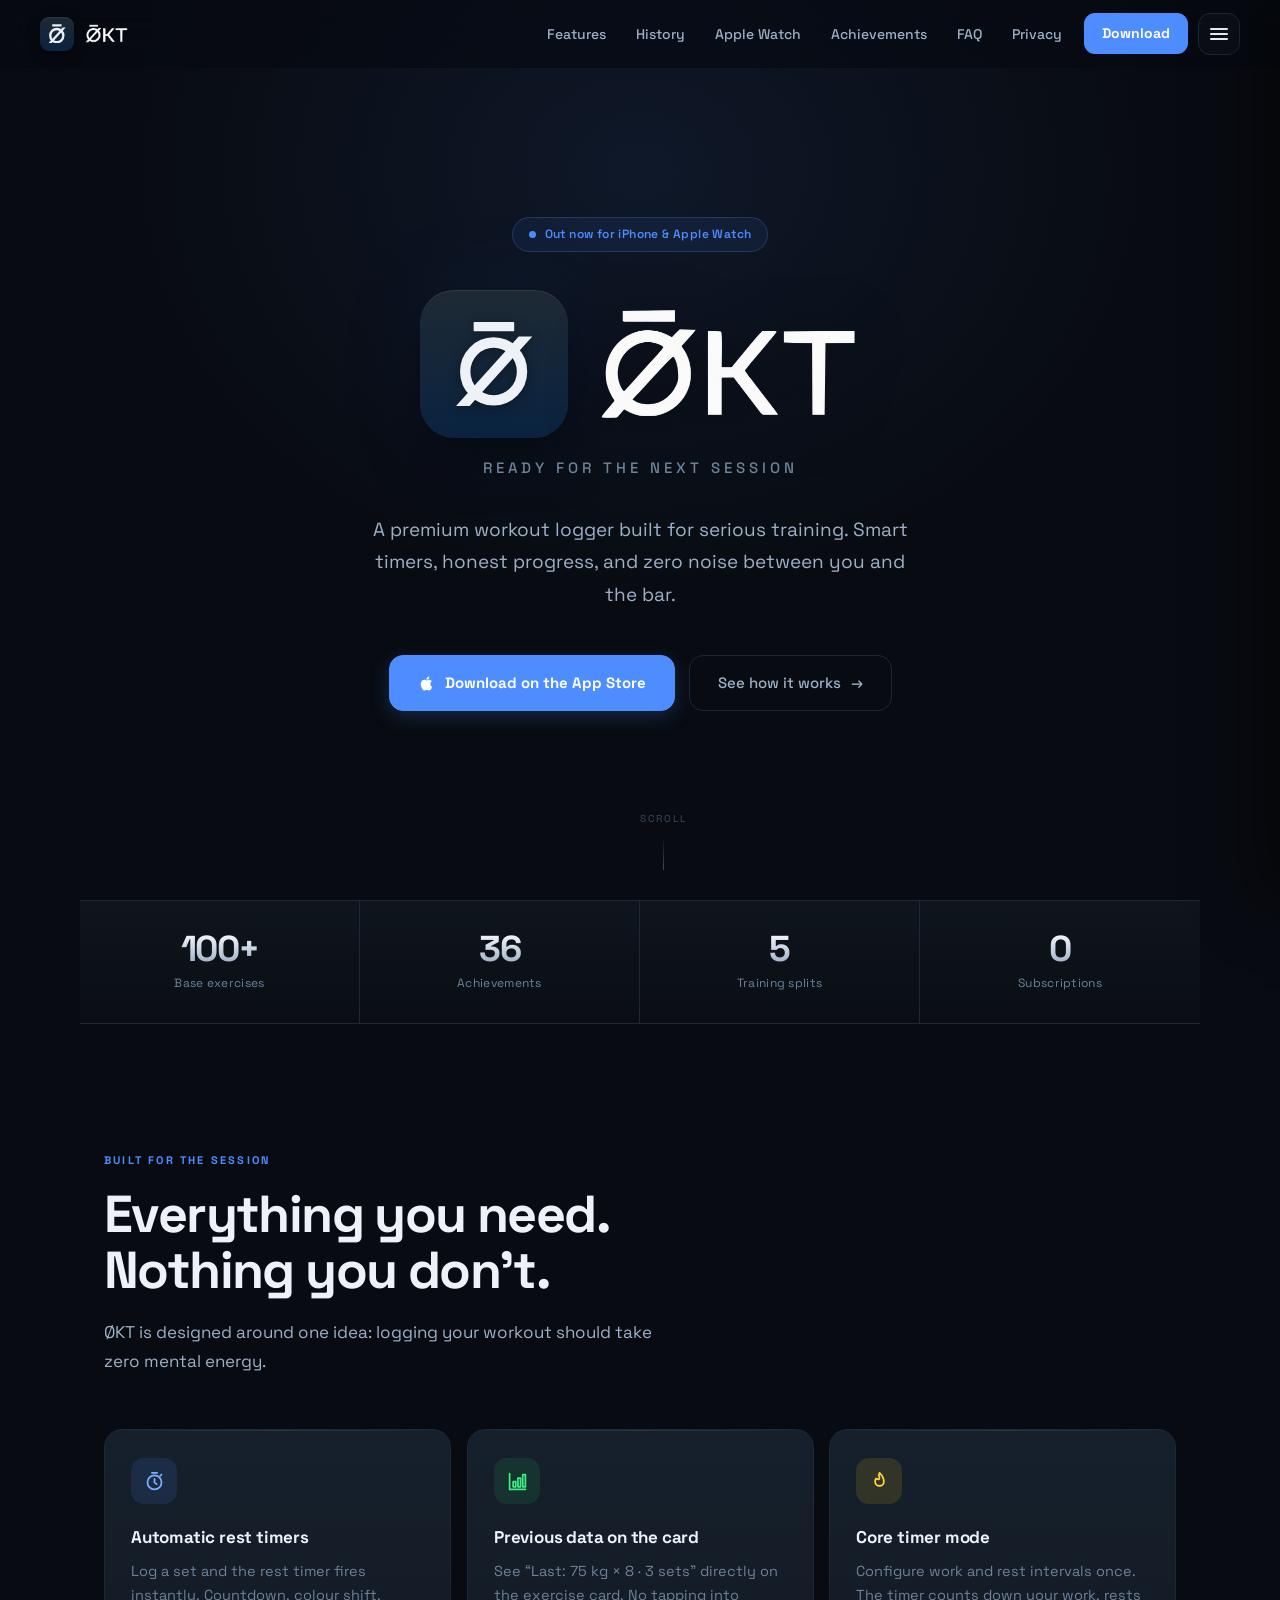
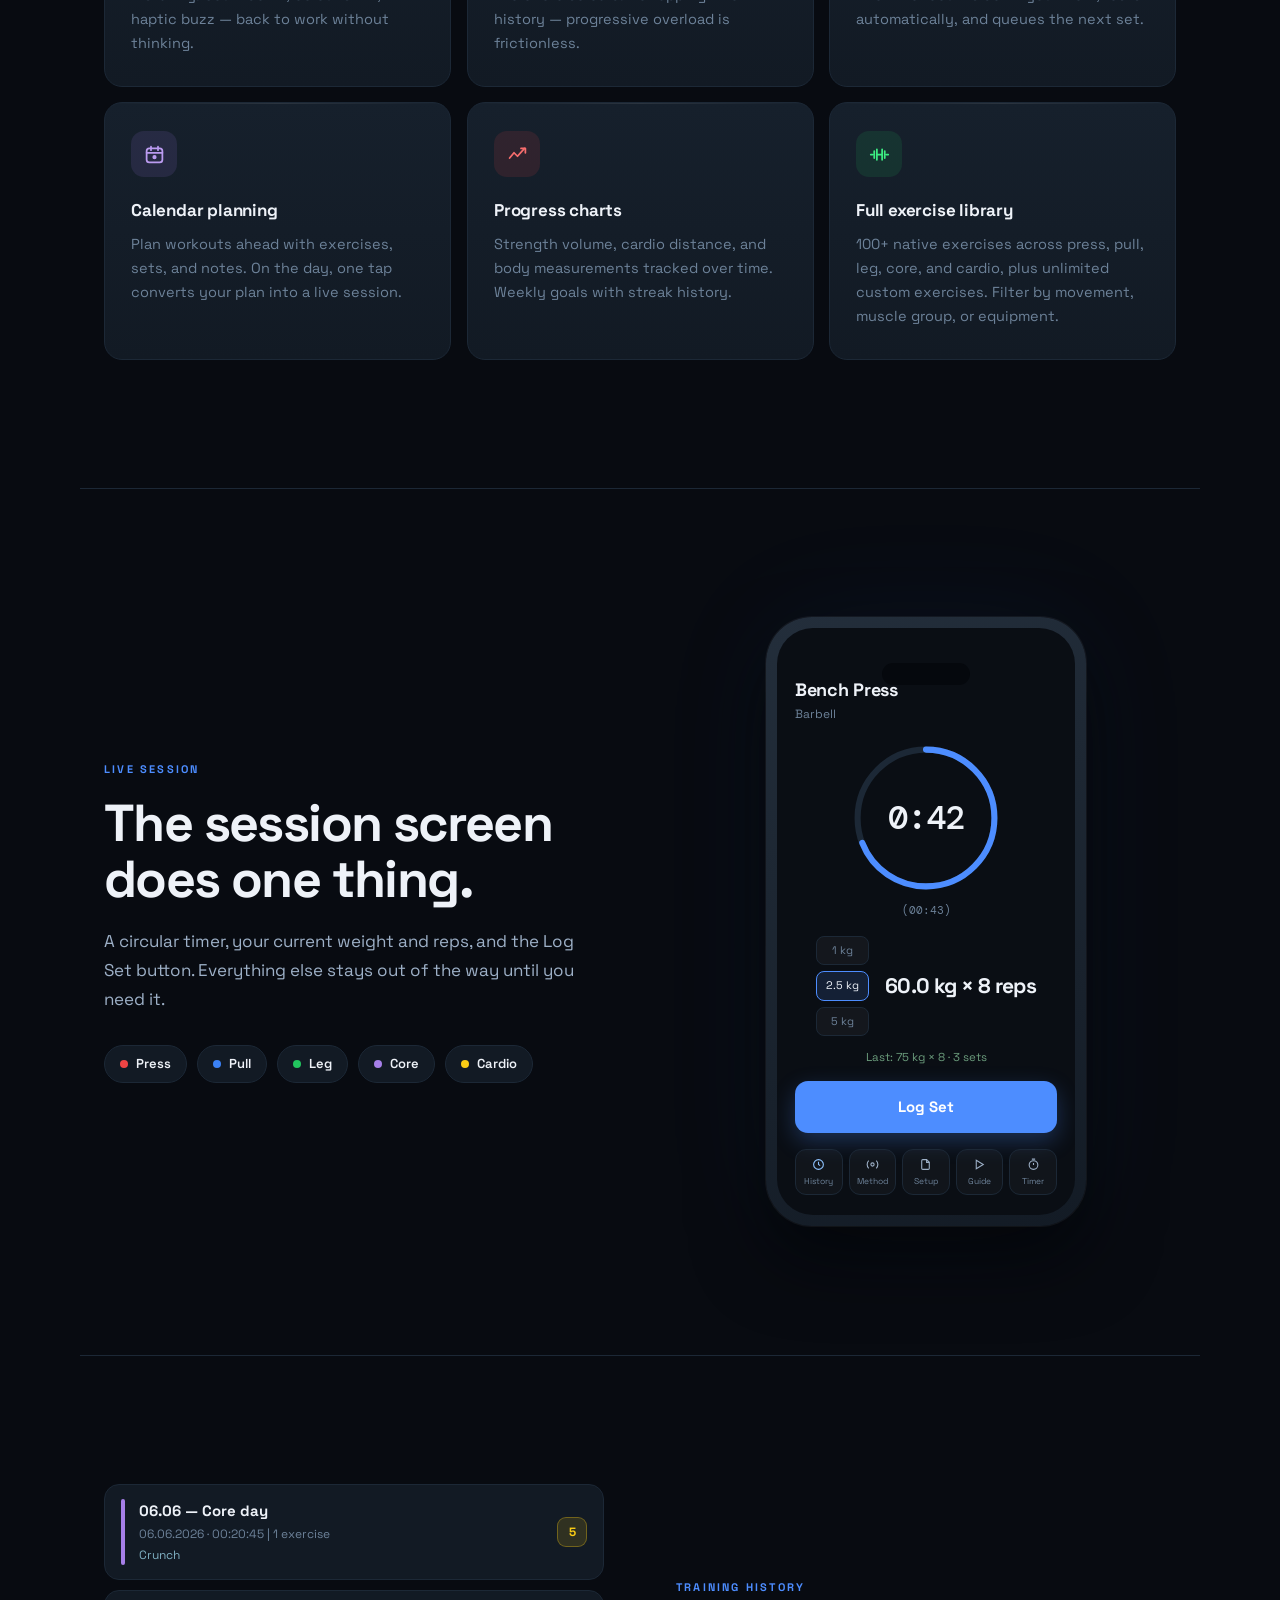
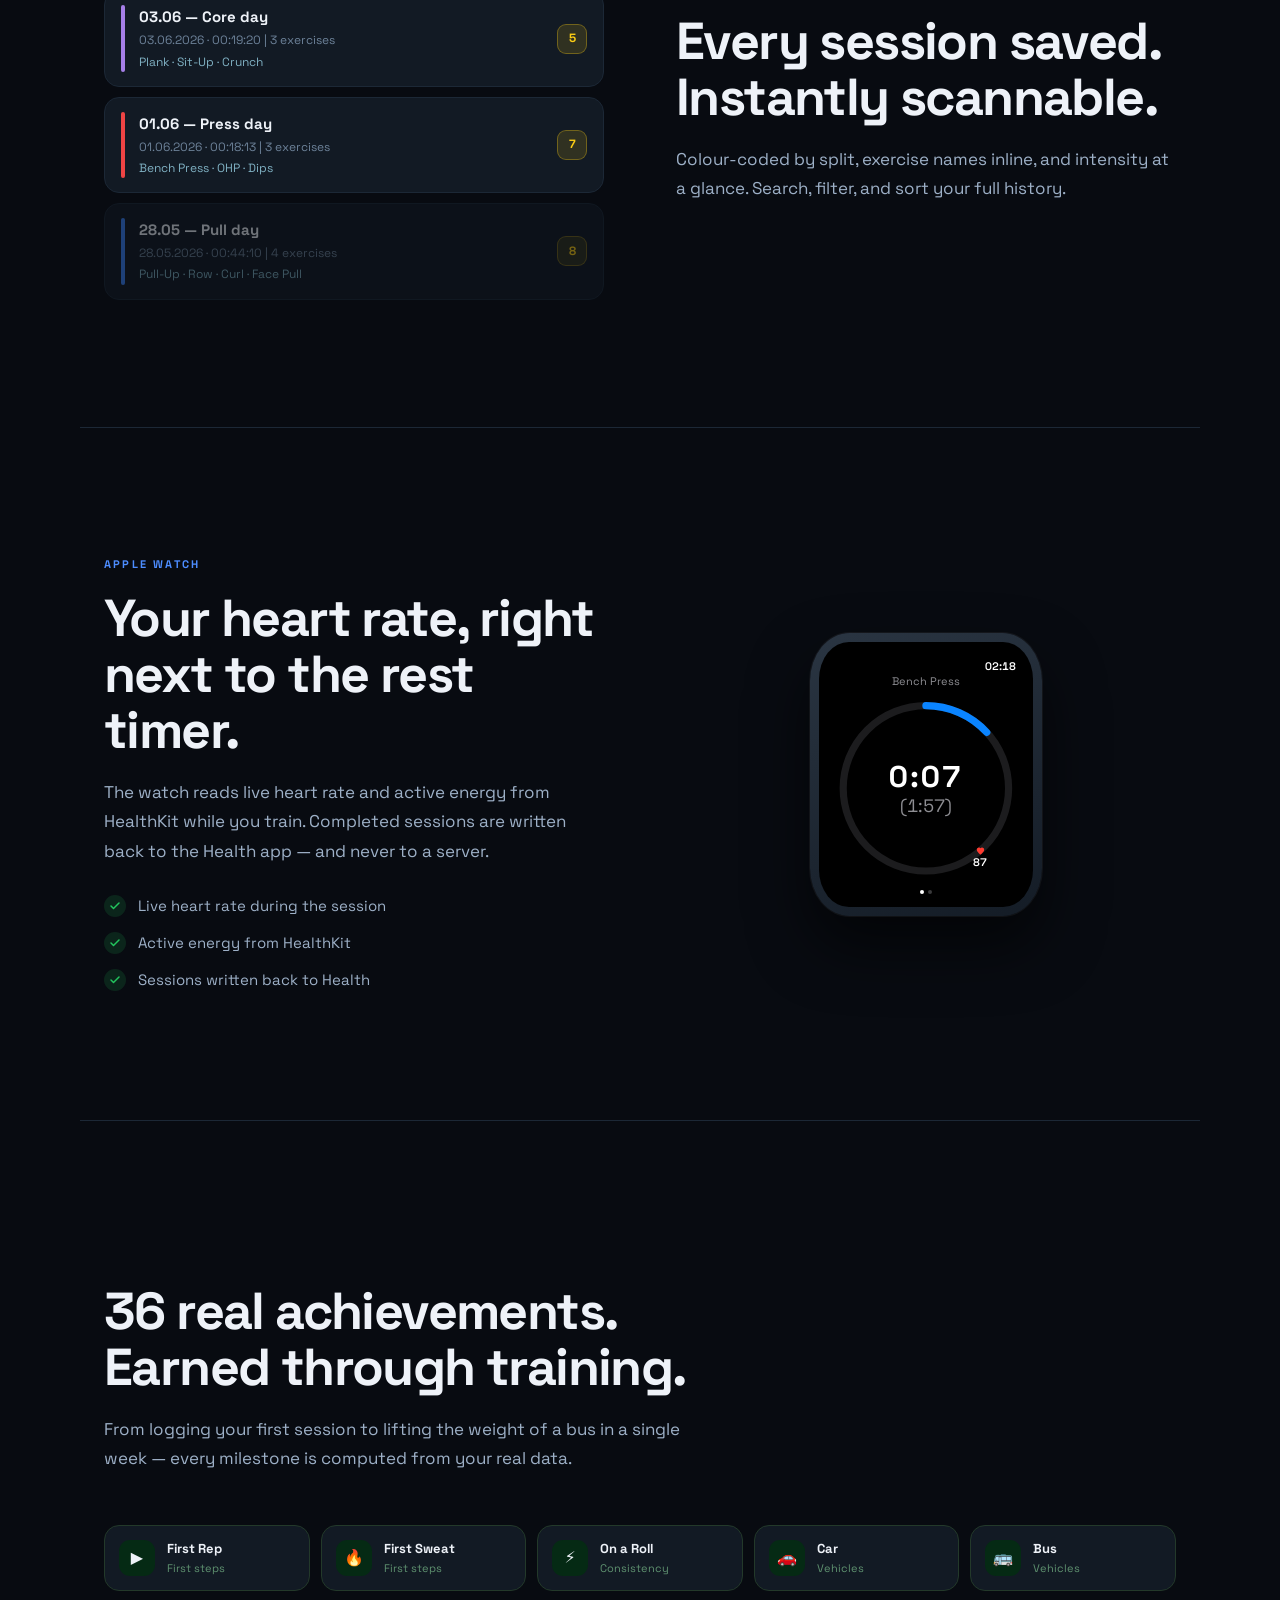
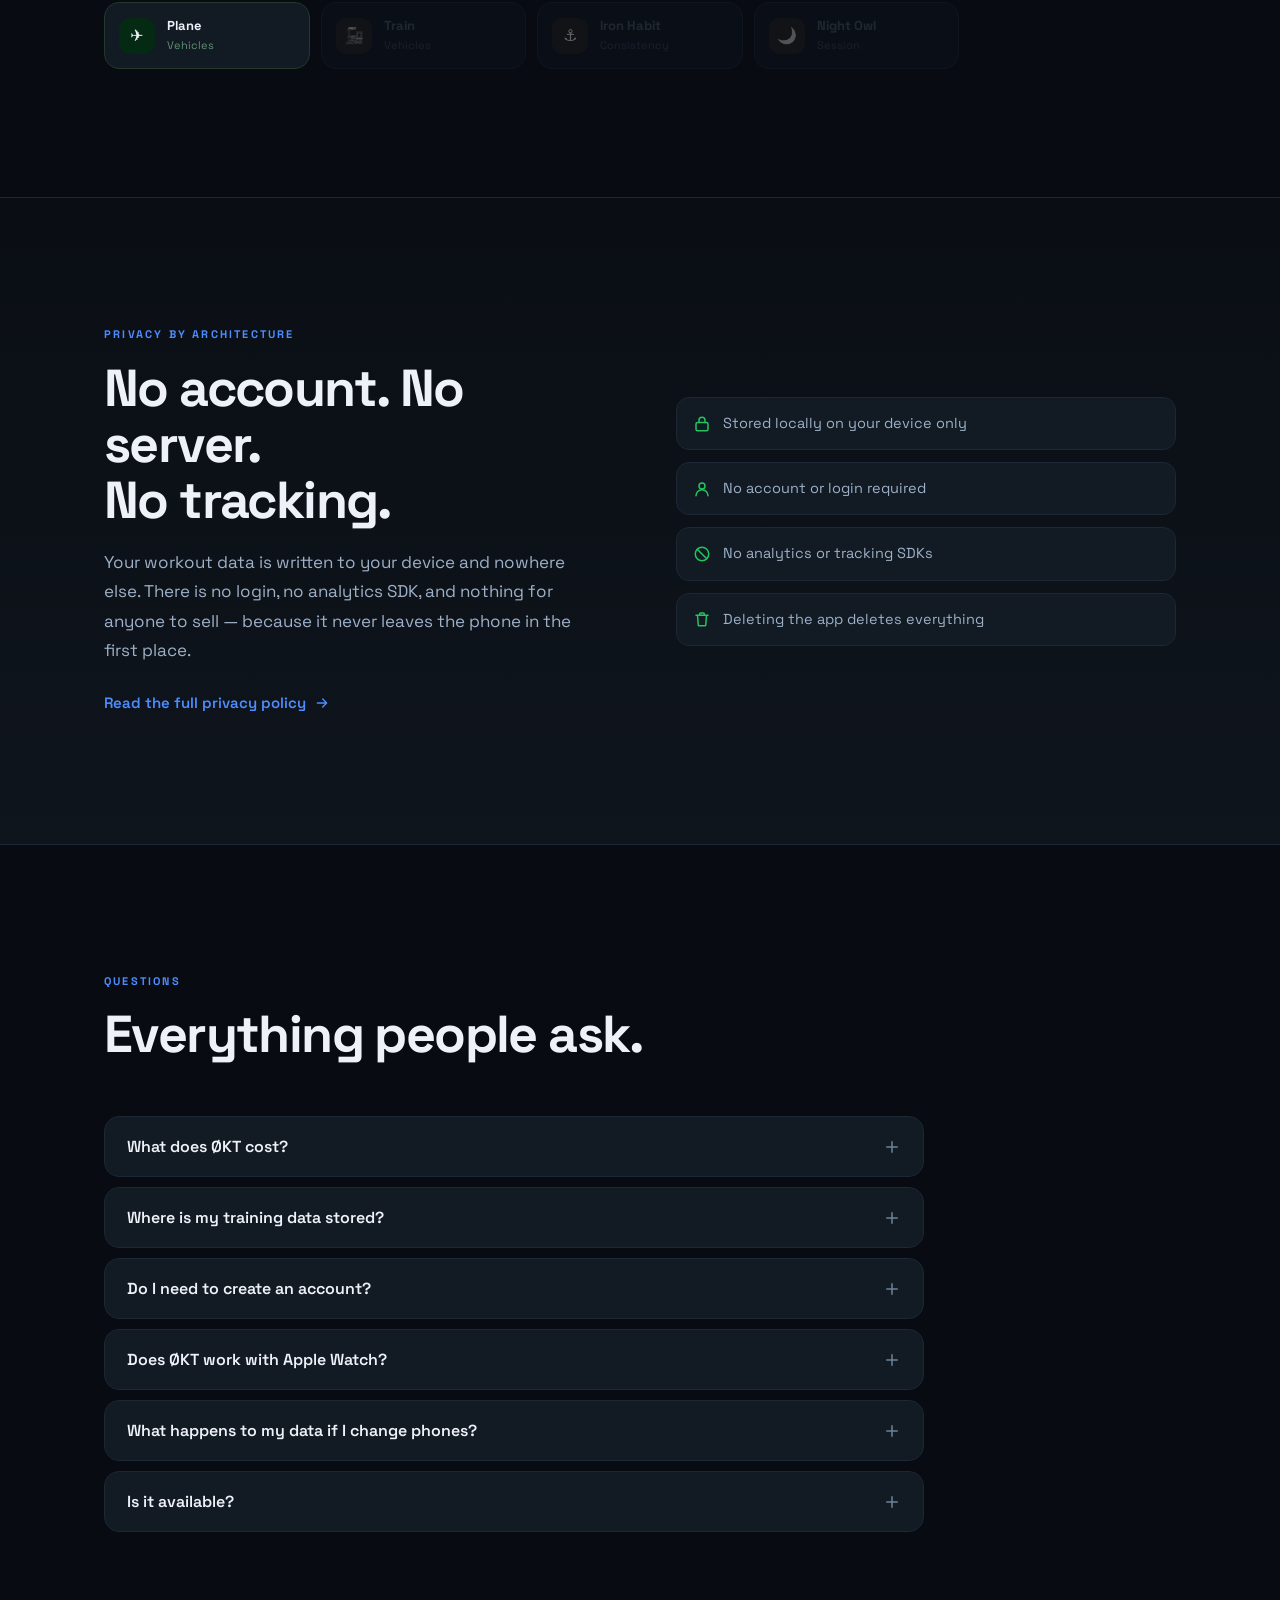
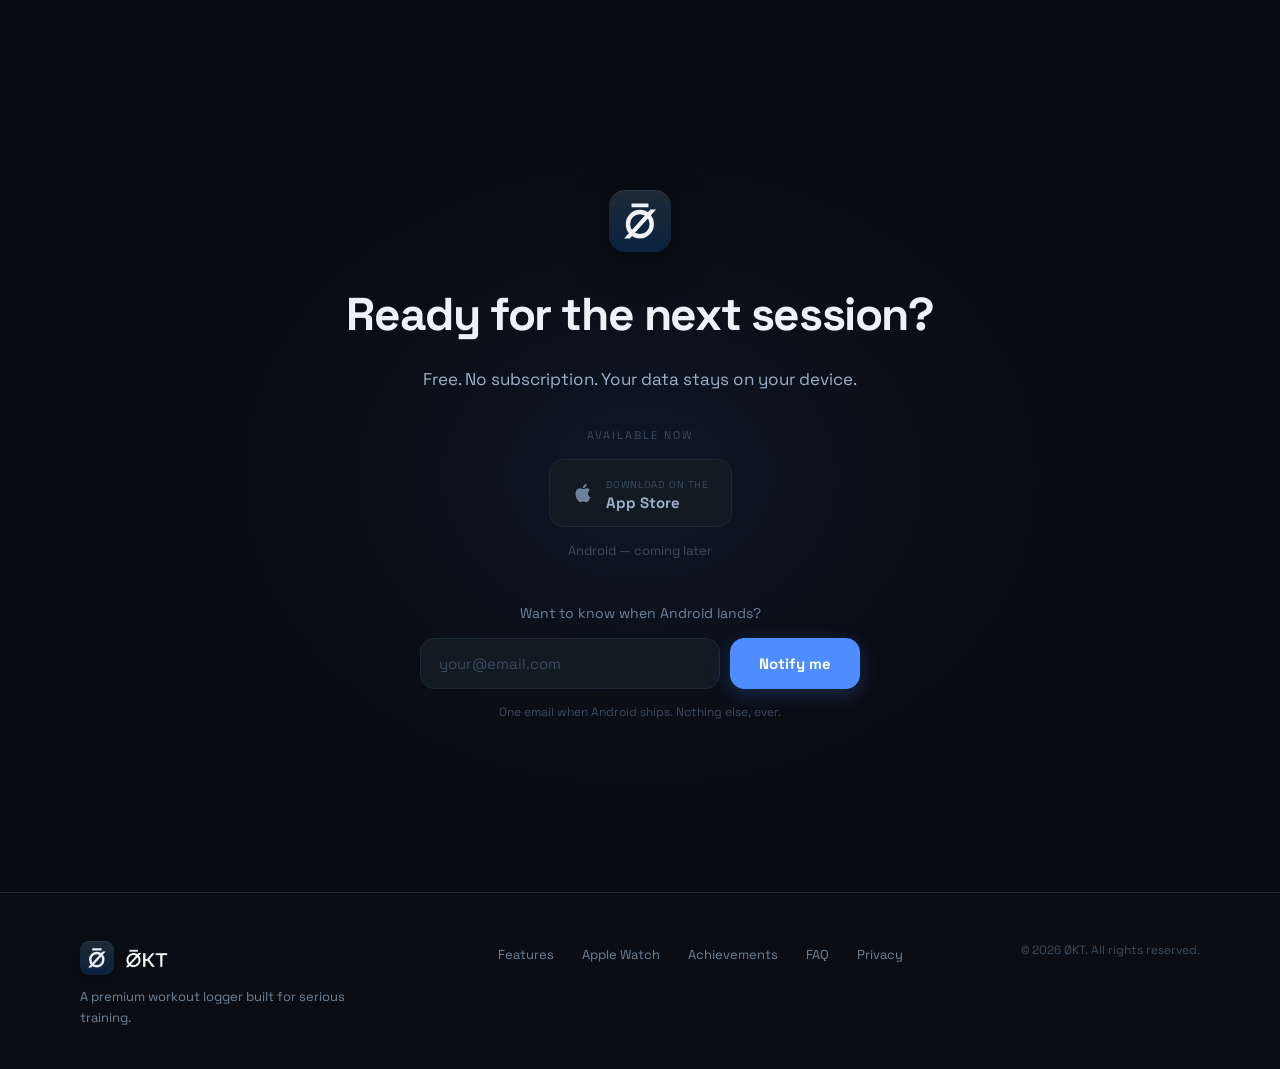
==== okt/index.html @ 82973ab0 "Move consumer page to /okt/, add placeholder hub Co-Authored-By: Claude Sonnet 5.5 <noreply@anthropi" ====
<!DOCTYPE html>
<html lang="en">
<head>
  <meta charset="UTF-8" />
  <meta name="viewport" content="width=device-width, initial-scale=1.0" />
  <title>ØKT — Ready for the next session</title>
  <meta name="description" content="ØKT is a premium workout logging app built for serious training. Automatic rest timers, honest progress tracking, Apple Watch support and 36 achievements. Free, no account, no tracking." />
  <meta name="theme-color" content="#080b11" />
  <link rel="canonical" href="https://oktapp.com/okt/" />
  <link rel="alternate" hreflang="en" href="https://oktapp.com/okt/?lang=en" />
  <link rel="alternate" hreflang="nb" href="https://oktapp.com/okt/?lang=no" />
  <link rel="alternate" hreflang="x-default" href="https://oktapp.com/okt/" />

  <!-- icons -->
  <link rel="icon" type="image/svg+xml" href="/assets/icon.svg" />
  <link rel="icon" type="image/png" sizes="32x32" href="/assets/favicon-32.png" />
  <link rel="apple-touch-icon" href="/assets/apple-touch-icon.png" />
  <link rel="manifest" href="/site.webmanifest" />

  <!-- social -->
  <meta property="og:type" content="website" />
  <meta property="og:site_name" content="ØKT" />
  <meta property="og:locale" content="en_GB" />
  <meta property="og:url" content="https://oktapp.com/okt/" />
  <meta property="og:title" content="ØKT — Ready for the next session" />
  <meta property="og:description" content="ØKT is a premium workout logging app built for serious training. Automatic rest timers, honest progress tracking, Apple Watch support and 36 achievements. Free, no account, no tracking." />
  <meta property="og:image" content="https://oktapp.com/assets/og-image.png" />
  <meta property="og:image:width" content="1200" />
  <meta property="og:image:height" content="630" />
  <meta name="twitter:card" content="summary_large_image" />
  <meta name="twitter:image" content="https://oktapp.com/assets/og-image.png" />

  <link rel="preconnect" href="https://fonts.googleapis.com" />
  <link rel="preconnect" href="https://fonts.gstatic.com" crossorigin />
  <link href="https://fonts.googleapis.com/css2?family=Space+Grotesk:wght@400;500;600;700&family=DM+Mono:wght@400;500&display=swap" rel="stylesheet" />
  <link rel="stylesheet" href="/assets/site.css?v=2026-11-07" />

  <style>
    /* ═══════════  HERO  ═══════════ */
    .hero {
      min-height: 100svh;
      display: flex;
      flex-direction: column;
      align-items: center;
      justify-content: center;
      text-align: center;
      padding: calc(var(--nav-h) + 56px) 24px 96px;
      position: relative;
      overflow: hidden;
    }
    .hero::before {
      content: '';
      position: absolute;
      top: -280px; left: 50%;
      transform: translateX(-50%);
      width: 1100px; height: 900px;
      background: radial-gradient(ellipse at center, rgba(77,141,255,.10) 0%, transparent 68%);
      pointer-events: none;
    }
    .hero::after {
      content: '';
      position: absolute;
      inset: auto 0 0 0;
      height: 200px;
      background: linear-gradient(to bottom, transparent, var(--bg));
      pointer-events: none;
    }
    .hero > * { position: relative; z-index: 1; }

    .hero-badge {
      display: inline-flex;
      align-items: center;
      gap: 9px;
      background: rgba(77,141,255,.08);
      border: 1px solid rgba(77,141,255,.24);
      border-radius: 100px;
      padding: 7px 16px;
      font-size: 12px;
      font-weight: 600;
      color: var(--blue);
      letter-spacing: .4px;
      margin-bottom: 38px;
      animation: fadeUp .7s var(--ease) both;
    }
    .hero-badge .pulse {
      width: 7px; height: 7px;
      border-radius: 50%;
      background: var(--blue);
      box-shadow: 0 0 0 0 rgba(77,141,255,.6);
      animation: pulse 2.4s infinite;
    }
    @keyframes pulse {
      0%   { box-shadow: 0 0 0 0 rgba(77,141,255,.55); }
      70%  { box-shadow: 0 0 0 9px rgba(77,141,255,0); }
      100% { box-shadow: 0 0 0 0 rgba(77,141,255,0); }
    }

    .hero-lockup {
      display: flex;
      align-items: center;
      gap: clamp(14px, 3vw, 28px);
      margin-bottom: 18px;
      animation: fadeUp .7s .08s var(--ease) both;
    }
    .hero-mark {
      width: clamp(76px, 15vw, 148px);
      aspect-ratio: 1;
      border-radius: clamp(18px, 3.4vw, 34px);
      background: linear-gradient(180deg, #1e2934 0%, #0a2340 100%);
      display: grid;
      place-items: center;
      box-shadow:
        0 1px 0 rgba(255,255,255,.08) inset,
        0 18px 50px rgba(0,0,0,.55),
        0 0 90px rgba(77,141,255,.10);
    }
    .hero-mark svg {
      width: 58%; height: 58%;
      color: #eef1f6;
      filter: drop-shadow(0 2px 6px rgba(0,0,0,.35));
    }
    .hero-word { line-height: 0; }
    .hero-word img {
      display: block;
      height: clamp(52px, 11vw, 118px);
      width: auto;
      filter: drop-shadow(0 8px 30px rgba(0,0,0,.35));
    }

    .hero-tagline {
      font-size: clamp(12px, 1.6vw, 15px);
      color: var(--muted);
      letter-spacing: 4px;
      text-transform: uppercase;
      font-weight: 500;
      margin-bottom: 34px;
      animation: fadeUp .7s .16s var(--ease) both;
    }
    .hero-desc {
      max-width: 540px;
      font-size: clamp(16px, 2vw, 19px);
      color: var(--text-2);
      line-height: 1.7;
      margin-bottom: 44px;
      animation: fadeUp .7s .24s var(--ease) both;
    }
    .hero-actions {
      display: flex;
      gap: 14px;
      flex-wrap: wrap;
      justify-content: center;
      animation: fadeUp .7s .32s var(--ease) both;
    }
    .hero-scroll {
      position: absolute;
      bottom: 30px; left: 50%;
      transform: translateX(-50%);
      display: flex;
      flex-direction: column;
      align-items: center;
      gap: 9px;
      color: var(--faint);
      font-size: 10px;
      letter-spacing: 2px;
      text-transform: uppercase;
      animation: fadeUp .7s .8s var(--ease) both;
    }
    .scroll-line {
      width: 1px; height: 34px;
      background: linear-gradient(to bottom, transparent, var(--faint));
      animation: scrollPulse 2.4s ease-in-out infinite;
    }
    @keyframes fadeUp { from { opacity: 0; transform: translateY(24px); } to { opacity: 1; transform: none; } }
    @keyframes scrollPulse { 0%,100% { opacity: .25; } 50% { opacity: 1; } }

    /* ═══════════  STATS  ═══════════ */
    .stats-bar {
      display: grid;
      grid-template-columns: repeat(4, 1fr);
      border-top: 1px solid var(--border);
      border-bottom: 1px solid var(--border);
      background: linear-gradient(180deg, var(--surface), var(--bg-2));
      max-width: 1120px;
      margin: 0 auto;
    }
    .stat-item {
      text-align: center;
      padding: 30px 16px;
      border-right: 1px solid var(--border);
    }
    .stat-item:last-child { border-right: none; }
    .stat-number {
      font-size: clamp(26px, 4vw, 36px);
      font-weight: 700;
      letter-spacing: -1.5px;
      line-height: 1;
      margin-bottom: 7px;
      background: linear-gradient(180deg, #fff, #93a8c2);
      -webkit-background-clip: text; background-clip: text; color: transparent;
    }
    .stat-label { font-size: 12px; color: var(--muted); letter-spacing: .3px; }

    /* ═══════════  SECTIONS  ═══════════ */
    section {
      padding: clamp(72px, 11vw, 128px) clamp(20px, 5vw, 24px);
      max-width: 1120px;
      margin: 0 auto;
    }
    .section-eyebrow {
      font-size: 11px;
      font-weight: 700;
      letter-spacing: 2.2px;
      text-transform: uppercase;
      color: var(--blue);
      margin-bottom: 16px;
    }
    .section-title {
      font-size: clamp(30px, 5.2vw, 52px);
      font-weight: 700;
      letter-spacing: -1.6px;
      line-height: 1.08;
      margin-bottom: 20px;
    }
    .section-sub {
      font-size: 17px;
      color: var(--text-2);
      max-width: 580px;
      line-height: 1.72;
      margin-bottom: 52px;
    }
    .divider { height: 1px; background: var(--border); max-width: 1120px; margin: 0 auto; }

    /* ═══════════  FEATURES  ═══════════ */
    .features-grid {
      display: grid;
      grid-template-columns: repeat(auto-fit, minmax(290px, 1fr));
      gap: 16px;
    }
    .feature-card {
      background: linear-gradient(180deg, var(--card-hi), var(--card));
      border: 1px solid var(--border);
      border-radius: var(--radius);
      padding: 28px 26px 30px;
      position: relative;
      overflow: hidden;
      transition: border-color .25s, transform .25s var(--ease);
    }
    .feature-card::after {
      content: '';
      position: absolute;
      inset: 0 0 auto 0;
      height: 1px;
      background: linear-gradient(to right, transparent, rgba(255,255,255,.09), transparent);
    }
    .feature-card:hover { border-color: var(--blue-dim); transform: translateY(-3px); }
    .feature-icon {
      width: 46px; height: 46px;
      border-radius: 13px;
      display: grid;
      place-items: center;
      margin-bottom: 20px;
      color: var(--blue);
    }
    .feature-icon svg { width: 21px; height: 21px; }
    .feature-icon.blue   { background: rgba(77,141,255,.12);  color: #7fadff; }
    .feature-icon.green  { background: rgba(34,197,94,.12);   color: #3ced82; }
    .feature-icon.gold   { background: rgba(250,204,21,.12);  color: #ffd93c; }
    .feature-icon.purple { background: rgba(166,127,232,.12); color: #bb9bf0; }
    .feature-icon.red    { background: rgba(239,68,68,.12);   color: #f76d6d; }
    .feature-title { font-size: 17px; font-weight: 700; margin-bottom: 9px; letter-spacing: -.2px; }
    .feature-desc  { font-size: 14.5px; color: var(--muted); line-height: 1.65; }

    /* ═══════════  SPLIT LAYOUT  ═══════════ */
    .split {
      display: grid;
      grid-template-columns: 1fr 1fr;
      gap: clamp(36px, 6vw, 72px);
      align-items: center;
    }
    .split .section-sub { margin-bottom: 0; }

    /* ═══════════  DEVICE FRAME  ═══════════ */
    .device {
      width: min(320px, 100%);
      margin: 0 auto;
      background: linear-gradient(160deg, #232e3b, #131b25);
      border-radius: 46px;
      padding: 11px;
      box-shadow:
        0 0 0 1px rgba(255,255,255,.05),
        0 34px 70px rgba(0,0,0,.6),
        0 0 120px rgba(77,141,255,.07);
    }
    .device-screen {
      background: var(--bg-2);
      border-radius: 36px;
      padding: 26px 18px 20px;
      position: relative;
      overflow: hidden;
    }
    .device-notch {
      position: absolute;
      top: 9px; left: 50%;
      transform: translateX(-50%);
      width: 88px; height: 22px;
      border-radius: 100px;
      background: #05080d;
    }
    .device-screen > * { position: relative; }

    .mockup-title { font-size: 18px; font-weight: 700; letter-spacing: -.3px; }
    .mockup-sub   { font-size: 12px; color: var(--muted); }

    .timer-ring {
      width: 152px; height: 152px;
      margin: 18px auto 8px;
      position: relative;
      display: grid;
      place-items: center;
    }
    .timer-ring svg { position: absolute; inset: 0; width: 100%; height: 100%; transform: rotate(-90deg); }
    .timer-number {
      font-family: 'DM Mono', monospace;
      font-size: 34px;
      font-weight: 500;
      letter-spacing: -1px;
    }
    .timer-caption {
      text-align: center;
      font-size: 11px;
      color: var(--muted);
      font-family: 'DM Mono', monospace;
      margin-bottom: 16px;
    }
    .weight-row {
      display: flex;
      align-items: center;
      justify-content: center;
      gap: 16px;
      margin-bottom: 12px;
    }
    .incr { display: flex; flex-direction: column; gap: 6px; }
    .incr div {
      background: rgba(255,255,255,.04);
      border: 1px solid var(--border);
      border-radius: 8px;
      padding: 5px 9px;
      font-size: 11px;
      text-align: center;
      color: var(--muted);
    }
    .incr div.on { background: rgba(77,141,255,.14); border-color: var(--blue); color: var(--text); }
    .weight-main { font-size: 21px; font-weight: 700; letter-spacing: -.6px; }
    .last-line { text-align: center; font-size: 11.5px; color: #6b9c7c; margin-bottom: 14px; }
    .log-btn {
      background: var(--blue);
      border-radius: 13px;
      padding: 14px;
      text-align: center;
      font-weight: 700;
      font-size: 15px;
      color: #fff;
      margin-bottom: 16px;
      box-shadow: 0 8px 22px rgba(77,141,255,.28);
    }
    .util-row { display: flex; gap: 6px; justify-content: space-between; }
    .util {
      flex: 1;
      background: rgba(255,255,255,.03);
      border: 1px solid var(--border);
      border-radius: 11px;
      padding: 8px 2px 6px;
      display: flex;
      flex-direction: column;
      align-items: center;
      gap: 4px;
      font-size: 8.5px;
      color: var(--muted);
    }

    /* ═══════════  LOG CARDS  ═══════════ */
    .log-cards { display: flex; flex-direction: column; gap: 10px; }
    .log-card {
      background: var(--card);
      border: 1px solid var(--border);
      border-radius: 15px;
      padding: 14px 16px;
      display: flex;
      align-items: center;
      gap: 14px;
      transition: border-color .2s, transform .2s var(--ease);
    }
    .log-card:hover { border-color: var(--border-hi); transform: translateX(3px); }
    .log-bar { width: 4px; border-radius: 3px; align-self: stretch; flex-shrink: 0; }
    .log-content { flex: 1; min-width: 0; }
    .log-title { font-size: 15px; font-weight: 700; margin-bottom: 2px; }
    .log-meta { font-size: 12px; color: var(--muted); margin-bottom: 2px; }
    .log-ex { font-size: 12px; color: #7fb0c2; }
    .intensity {
      width: 30px; height: 30px;
      border-radius: 9px;
      background: rgba(250,204,21,.13);
      border: 1px solid rgba(250,204,21,.32);
      display: grid; place-items: center;
      font-size: 12px; font-weight: 700; color: #facc15;
      flex-shrink: 0;
    }
    .splits-row { display: flex; gap: 10px; flex-wrap: wrap; margin-top: 30px; }
    .split-chip {
      display: inline-flex; align-items: center; gap: 8px;
      background: var(--card);
      border: 1px solid var(--border);
      border-radius: 100px;
      padding: 8px 15px;
      font-size: 13px; font-weight: 600;
    }
    .split-dot { width: 8px; height: 8px; border-radius: 50%; }

    /* ═══════════  WATCH  ═══════════ */
    .watch-frame {
      width: min(232px, 80%);
      margin: 0 auto;
      aspect-ratio: 0.82;
      background: linear-gradient(160deg, #2a3542, #141c26);
      border-radius: 17%;
      padding: 9px;
      box-shadow: 0 0 0 1px rgba(255,255,255,.05), 0 30px 60px rgba(0,0,0,.6);
    }
    .watch-screen {
      position: relative;
      height: 100%;
      background: #000;
      border-radius: 14%;
      padding: 9% 8% 6%;
      display: flex;
      flex-direction: column;
      align-items: center;
      overflow: hidden;
    }
    .watch-time {
      align-self: flex-end;
      font-size: 11px; font-weight: 600; color: #fff;
      line-height: 1;
      font-variant-numeric: tabular-nums;
    }
    .watch-ex {
      margin-top: 3px;
      font-size: 11px; color: #8e8e93; line-height: 1.2;
      text-align: center;
    }

    .watch-ring {
      position: relative;
      width: 100%;
      flex: 1;
      margin-top: 4px;
      display: grid;
      place-items: center;
    }
    .watch-ring-svg {
      position: absolute;
      inset: 0;
      width: 100%; height: 100%;
      transform: rotate(-90deg);
    }
    .watch-ring-track, .watch-ring-arc {
      fill: none;
      stroke-width: 4;
    }
    .watch-ring-track { stroke: #1c1c1e; }
    .watch-ring-arc {
      stroke: #0a84ff;
      stroke-linecap: round;
      /* r=46 → circumference ≈ 289; ~13% filled */
      stroke-dasharray: 289;
      stroke-dashoffset: 251;
    }
    .watch-ring-mid { text-align: center; line-height: 1; }
    .watch-count {
      font-size: 30px; font-weight: 700; color: #fff;
      letter-spacing: 2px;
      font-variant-numeric: tabular-nums;
    }
    .watch-total {
      margin-top: 5px;
      font-size: 18px; color: #8e8e93;
      font-variant-numeric: tabular-nums;
    }
    .watch-hr {
      position: absolute;
      right: 16%; bottom: 9%;
      display: flex; flex-direction: column; align-items: center; gap: 1px;
      line-height: 1;
    }
    .watch-hr svg { width: 11px; height: 11px; color: #ff3b30; }
    .watch-hr span {
      font-size: 11px; font-weight: 600; color: #fff;
      font-variant-numeric: tabular-nums;
    }

    .watch-dots { display: flex; gap: 4px; margin-top: 5px; }
    .watch-dots span {
      width: 4px; height: 4px; border-radius: 50%;
      background: #3a3a3c;
    }
    .watch-dots span.on { background: #fff; }

    .check-list { list-style: none; display: flex; flex-direction: column; gap: 13px; margin-top: 28px; }
    .check-list li {
      display: flex; align-items: center; gap: 12px;
      font-size: 15px; color: var(--text-2);
    }
    .check-list .tick {
      width: 22px; height: 22px; border-radius: 50%;
      background: rgba(34,197,94,.14);
      color: var(--green);
      display: grid; place-items: center;
      flex-shrink: 0;
    }

    /* ═══════════  ACHIEVEMENTS  ═══════════ */
    .ach-grid {
      display: grid;
      grid-template-columns: repeat(auto-fill, minmax(190px, 1fr));
      gap: 11px;
    }
    .ach-row {
      background: var(--card);
      border: 1px solid #23392a;
      border-radius: 15px;
      padding: 13px 14px;
      display: flex; align-items: center; gap: 12px;
      transition: transform .2s var(--ease), border-color .2s;
    }
    .ach-row:hover { transform: translateY(-2px); border-color: #345c3f; }
    .ach-row.locked { border-color: var(--border); opacity: .38; }
    .ach-icon {
      width: 36px; height: 36px; border-radius: 11px;
      background: var(--green-dim);
      display: grid; place-items: center;
      font-size: 16px; flex-shrink: 0;
    }
    .ach-row.locked .ach-icon { background: #1a2430; filter: grayscale(1); }
    .ach-title { font-size: 13px; font-weight: 700; }
    .ach-cat   { font-size: 11px; color: #5f9270; }
    .ach-row.locked .ach-title { color: #47576a; }
    .ach-row.locked .ach-cat   { color: #33445a; }

    /* ═══════════  PRIVACY BAND  ═══════════ */
    .privacy-band {
      background: linear-gradient(180deg, var(--bg-2), var(--surface));
      border-top: 1px solid var(--border);
      border-bottom: 1px solid var(--border);
    }
    .privacy-band .split { max-width: 1120px; margin: 0 auto; }
    .priv-list { list-style: none; display: grid; gap: 12px; }
    .priv-list li {
      display: flex; align-items: center; gap: 12px;
      background: var(--card);
      border: 1px solid var(--border);
      border-radius: 13px;
      padding: 14px 16px;
      font-size: 14.5px;
      color: var(--text-2);
    }
    .priv-list .lock { color: var(--green); flex-shrink: 0; }
    .priv-link {
      display: inline-flex; align-items: center; gap: 8px;
      margin-top: 26px;
      color: var(--blue);
      font-weight: 600; font-size: 15px;
      text-decoration: none;
    }
    .priv-link:hover { text-decoration: underline; }

    /* ═══════════  FAQ  ═══════════ */
    .faq-list { display: flex; flex-direction: column; gap: 10px; max-width: 820px; }
    .faq-item {
      background: var(--card);
      border: 1px solid var(--border);
      border-radius: 15px;
      overflow: hidden;
      transition: border-color .2s;
    }
    .faq-item.open { border-color: var(--blue-dim); }
    .faq-q {
      width: 100%;
      display: flex; align-items: center; justify-content: space-between; gap: 16px;
      background: none; border: none;
      padding: 19px 22px;
      color: var(--text);
      font-family: inherit; font-size: 16px; font-weight: 600;
      text-align: left; cursor: pointer;
    }
    .faq-q .plus { color: var(--muted); flex-shrink: 0; transition: transform .3s var(--ease); }
    .faq-item.open .faq-q .plus { transform: rotate(45deg); color: var(--blue); }
    .faq-a {
      display: grid;
      grid-template-rows: 0fr;
      transition: grid-template-rows .32s var(--ease);
    }
    .faq-item.open .faq-a { grid-template-rows: 1fr; }
    .faq-a > div { overflow: hidden; }
    .faq-a p {
      padding: 0 22px 20px;
      font-size: 15px;
      color: var(--muted);
      line-height: 1.7;
    }

    /* ═══════════  CTA  ═══════════ */
    .cta {
      text-align: center;
      padding: clamp(80px, 12vw, 130px) 24px;
      position: relative;
      overflow: hidden;
    }
    .cta::before {
      content: '';
      position: absolute;
      top: 50%; left: 50%;
      transform: translate(-50%, -50%);
      width: 900px; height: 700px;
      background: radial-gradient(ellipse, rgba(77,141,255,.09) 0%, transparent 68%);
      pointer-events: none;
    }
    .cta-inner { position: relative; z-index: 1; max-width: 620px; margin: 0 auto; }
    .cta-mark {
      width: 62px; height: 62px;
      border-radius: 16px;
      margin: 0 auto 26px;
      background: linear-gradient(180deg, #1e2934 0%, #0a2340 100%);
      display: grid; place-items: center;
      box-shadow: 0 1px 0 rgba(255,255,255,.08) inset, 0 12px 34px rgba(0,0,0,.5);
    }
    .cta-mark svg { width: 58%; height: 58%; color: #eef1f6; }
    .cta-title { font-size: clamp(28px, 5vw, 46px); font-weight: 700; letter-spacing: -1.4px; margin-bottom: 14px; }
    .cta-sub { font-size: 17px; color: var(--text-2); margin-bottom: 34px; }

    .notify-form {
      display: flex;
      gap: 10px;
      max-width: 440px;
      margin: 0 auto 14px;
      flex-wrap: wrap;
    }
    .notify-form input {
      flex: 1;
      min-width: 200px;
      background: var(--card);
      border: 1px solid var(--border);
      border-radius: 14px;
      padding: 15px 18px;
      color: var(--text);
      font-family: inherit;
      font-size: 15px;
      transition: border-color .2s;
    }
    .notify-form input::placeholder { color: var(--faint); }
    .notify-form input:focus { outline: none; border-color: var(--blue); }
    .notify-fine { font-size: 12px; color: var(--faint); margin-bottom: 40px; }

    .store-row { display: flex; gap: 12px; justify-content: center; flex-wrap: wrap; }
    .store-eyebrow {
      font-size: 11px; letter-spacing: 2px; text-transform: uppercase;
      color: var(--faint); margin-bottom: 14px;
    }
    /* Android is not released — plain text, deliberately not a store badge. */
    .store-android { font-size: 13px; color: var(--faint); margin-top: 14px; }
    .notify-lead { font-size: 14px; color: var(--muted); margin: 40px 0 14px; }

    /* ═══════════  RESPONSIVE  ═══════════ */
    @media (max-width: 860px) {
      .split { grid-template-columns: 1fr; }
      .split .visual { order: 2; }
    }
    @media (max-width: 620px) {
      .stats-bar { grid-template-columns: 1fr 1fr; }
      .stat-item:nth-child(even) { border-right: none; }
      .stat-item:nth-child(-n+2) { border-bottom: 1px solid var(--border); }
      .hero-lockup { flex-direction: column; gap: 18px; }
    }
  </style>
</head>

<body data-page="okt" data-title-key="meta.title" data-desc-key="meta.desc">

  <a class="skip-link" href="#main" data-i18n="skip">Skip to content</a>

  <!-- ══════════  NAV  ══════════ -->
  <nav class="site-nav">
    <a href="/" class="brand" aria-label="ØKT">
      <span class="brand-mark" data-mark></span>
      <img src="/assets/logo.png" alt="ØKT" class="brand-word" />
    </a>

    <div class="nav-right">
      <ul class="nav-links">
        <li><a href="#features"     data-i18n="nav.features">Features</a></li>
        <li><a href="#log"          data-i18n="nav.history">History</a></li>
        <li><a href="#watch"        data-i18n="nav.watch">Apple Watch</a></li>
        <li><a href="#achievements" data-i18n="nav.achievements">Achievements</a></li>
        <li><a href="#faq"          data-i18n="nav.faq">FAQ</a></li>
        <li><a href="/privacy.html"  data-i18n="nav.privacy">Privacy</a></li>
      </ul>
      <a href="#download" class="nav-cta" data-i18n="nav.download">Download</a>
      <button class="hamburger" type="button" aria-expanded="false" aria-controls="okt-drawer"
              data-i18n-attr="aria-label:drawer.open" aria-label="Open menu">
        <span class="bars"><span></span><span></span><span></span></span>
      </button>
    </div>
  </nav>

  <main id="main">

  <!-- ══════════  HERO  ══════════ -->
  <header class="hero">
    <div class="hero-badge"><span class="pulse"></span><span data-i18n="hero.badge">Out now for iPhone &amp; Apple Watch</span></div>

    <div class="hero-lockup">
      <div class="hero-mark" data-mark aria-hidden="true"></div>
      <h1 class="hero-word"><img src="/assets/logo.png" alt="ØKT" /></h1>
    </div>

    <p class="hero-tagline" data-i18n="hero.tagline">Ready for the next session</p>
    <p class="hero-desc" data-i18n="hero.desc">A premium workout logger built for serious training. Smart timers, honest progress, and zero noise between you and the bar.</p>

    <div class="hero-actions">
      <a href="#download" class="btn-primary">
        <svg width="17" height="17" viewBox="0 0 24 24" fill="currentColor" aria-hidden="true"><path d="M18.71 19.5c-.83 1.24-1.71 2.45-3.05 2.47-1.34.03-1.77-.79-3.29-.79-1.53 0-2 .77-3.27.82-1.31.05-2.3-1.32-3.14-2.53C4.25 17 2.94 12.45 4.7 9.39c.87-1.52 2.43-2.48 4.12-2.51 1.28-.02 2.5.87 3.29.87.78 0 2.26-1.07 3.8-.91.65.03 2.47.26 3.64 1.98-.09.06-2.17 1.28-2.15 3.81.03 3.02 2.65 4.03 2.68 4.04-.03.07-.42 1.44-1.38 2.83M13 3.5c.73-.83 1.94-1.46 2.94-1.5.13 1.17-.34 2.35-1.04 3.19-.69.85-1.83 1.51-2.95 1.42-.15-1.15.41-2.35 1.05-3.11z"/></svg>
        <span data-i18n="hero.cta1">Download on the App Store</span>
      </a>
      <a href="#features" class="btn-secondary"><span data-i18n="hero.cta2">See how it works</span> →</a>
    </div>

    <div class="hero-scroll" aria-hidden="true">
      <span data-i18n="hero.scroll">Scroll</span>
      <div class="scroll-line"></div>
    </div>
  </header>

  <!-- ══════════  STATS  ══════════ -->
  <div class="stats-bar">
    <div class="stat-item"><div class="stat-number" data-count="100" data-count-suffix="+">100+</div><div class="stat-label" data-i18n="stats.exercises">Base exercises</div></div>
    <div class="stat-item"><div class="stat-number" data-count="36">36</div><div class="stat-label" data-i18n="stats.ach">Achievements</div></div>
    <div class="stat-item"><div class="stat-number" data-count="5">5</div><div class="stat-label" data-i18n="stats.splits">Training splits</div></div>
    <div class="stat-item"><div class="stat-number" data-count="0">0</div><div class="stat-label" data-i18n="stats.subs">Subscriptions</div></div>
  </div>

  <!-- ══════════  FEATURES  ══════════ -->
  <section id="features">
    <p class="section-eyebrow reveal" data-i18n="feat.eyebrow">Built for the session</p>
    <h2 class="section-title reveal" data-i18n="feat.title">Everything you need.<br>Nothing you don't.</h2>
    <p class="section-sub reveal" data-i18n="feat.sub">ØKT is designed around one idea: logging your workout should take zero mental energy.</p>

    <div class="features-grid">
      <div class="feature-card reveal">
        <div class="feature-icon blue"><svg viewBox="0 0 24 24" fill="none" stroke="currentColor" stroke-width="2" stroke-linecap="round" stroke-linejoin="round"><circle cx="12" cy="13" r="8"/><path d="M12 9v4l2.5 2M9 2h6M18.5 5.5l1.5-1.5"/></svg></div>
        <div class="feature-title" data-i18n="f1.t">Automatic rest timers</div>
        <div class="feature-desc" data-i18n="f1.d">Log a set and the rest timer fires instantly. Countdown, colour shift, haptic buzz — back to work without thinking.</div>
      </div>
      <div class="feature-card reveal">
        <div class="feature-icon green"><svg viewBox="0 0 24 24" fill="none" stroke="currentColor" stroke-width="2" stroke-linecap="round" stroke-linejoin="round"><path d="M3 3v18h18"/><rect x="7" y="12" width="3" height="6"/><rect x="12.5" y="8" width="3" height="10"/><rect x="18" y="4" width="3" height="14"/></svg></div>
        <div class="feature-title" data-i18n="f2.t">Previous data on the card</div>
        <div class="feature-desc" data-i18n="f2.d">See “Last: 75 kg × 8 · 3 sets” directly on the exercise card. No tapping into history — progressive overload is frictionless.</div>
      </div>
      <div class="feature-card reveal">
        <div class="feature-icon gold"><svg viewBox="0 0 24 24" fill="none" stroke="currentColor" stroke-width="2" stroke-linecap="round" stroke-linejoin="round"><path d="M12 2s5 5 5 10a5 5 0 0 1-10 0c0-2 1-3.5 1-3.5S12 11 12 8c0-2-1-3-1-3s1-2 1-3z"/></svg></div>
        <div class="feature-title" data-i18n="f3.t">Core timer mode</div>
        <div class="feature-desc" data-i18n="f3.d">Configure work and rest intervals once. The timer counts down your work, rests automatically, and queues the next set.</div>
      </div>
      <div class="feature-card reveal">
        <div class="feature-icon purple"><svg viewBox="0 0 24 24" fill="none" stroke="currentColor" stroke-width="2" stroke-linecap="round" stroke-linejoin="round"><rect x="3" y="5" width="18" height="16" rx="3"/><path d="M3 10h18M8 3v4M16 3v4"/><circle cx="12" cy="15" r="1.4" fill="currentColor"/></svg></div>
        <div class="feature-title" data-i18n="f4.t">Calendar planning</div>
        <div class="feature-desc" data-i18n="f4.d">Plan workouts ahead with exercises, sets, and notes. On the day, one tap converts your plan into a live session.</div>
      </div>
      <div class="feature-card reveal">
        <div class="feature-icon red"><svg viewBox="0 0 24 24" fill="none" stroke="currentColor" stroke-width="2" stroke-linecap="round" stroke-linejoin="round"><path d="M3 16l5-6 4 4 8-9"/><path d="M16 5h5v5"/></svg></div>
        <div class="feature-title" data-i18n="f5.t">Progress charts</div>
        <div class="feature-desc" data-i18n="f5.d">Strength volume, cardio distance, and body measurements tracked over time. Weekly goals with streak history.</div>
      </div>
      <div class="feature-card reveal">
        <div class="feature-icon green"><svg viewBox="0 0 24 24" fill="none" stroke="currentColor" stroke-width="2" stroke-linecap="round" stroke-linejoin="round"><path d="M2 12h2M20 12h2M6 8v8M18 8v8M9 6v12M15 6v12M9 12h6"/></svg></div>
        <div class="feature-title" data-i18n="f6.t">Full exercise library</div>
        <div class="feature-desc" data-i18n="f6.d">100+ native exercises across press, pull, leg, core, and cardio, plus unlimited custom exercises. Filter by movement, muscle group, or equipment.</div>
      </div>
    </div>
  </section>

  <div class="divider"></div>

  <!-- ══════════  SESSION  ══════════ -->
  <section id="session">
    <div class="split">
      <div class="reveal">
        <p class="section-eyebrow" data-i18n="sess.eyebrow">Live session</p>
        <h2 class="section-title" data-i18n="sess.title">The session screen does one thing.</h2>
        <p class="section-sub" data-i18n="sess.sub">A circular timer, your current weight and reps, and the Log Set button. Everything else stays out of the way until you need it.</p>
        <div class="splits-row">
          <div class="split-chip"><span class="split-dot" style="background:var(--press)"></span><span data-i18n="split.press">Press</span></div>
          <div class="split-chip"><span class="split-dot" style="background:var(--pull)"></span><span data-i18n="split.pull">Pull</span></div>
          <div class="split-chip"><span class="split-dot" style="background:var(--leg)"></span><span data-i18n="split.leg">Leg</span></div>
          <div class="split-chip"><span class="split-dot" style="background:var(--core)"></span><span data-i18n="split.core">Core</span></div>
          <div class="split-chip"><span class="split-dot" style="background:var(--cardio)"></span><span data-i18n="split.cardio">Cardio</span></div>
        </div>
      </div>

      <div class="visual reveal">
        <div class="device" role="img" aria-label="ØKT live session screen">
          <div class="device-screen">
            <div class="device-notch"></div>
            <div class="mockup-title">Bench Press</div>
            <div class="mockup-sub">Barbell</div>

            <div class="timer-ring">
              <svg viewBox="0 0 100 100" aria-hidden="true">
                <circle cx="50" cy="50" r="45" fill="none" stroke="#1c2836" stroke-width="4"/>
                <circle cx="50" cy="50" r="45" fill="none" stroke="#4d8dff" stroke-width="4"
                        stroke-linecap="round" stroke-dasharray="283" stroke-dashoffset="88"/>
              </svg>
              <span class="timer-number">0:42</span>
            </div>
            <div class="timer-caption">(00:43)</div>

            <div class="weight-row">
              <div class="incr"><div>1 kg</div><div class="on">2.5 kg</div><div>5 kg</div></div>
              <div class="weight-main" data-i18n="sess.reps">60.0 kg × 8 reps</div>
            </div>
            <div class="last-line" data-i18n="sess.last">Last: 75 kg × 8 · 3 sets</div>
            <div class="log-btn"><span data-i18n="sess.log">Log Set</span></div>

            <div class="util-row">
              <div class="util"><svg width="13" height="13" viewBox="0 0 24 24" fill="none" stroke="#8fc3ff" stroke-width="2"><circle cx="12" cy="12" r="9"/><path d="M12 7v5l3 2"/></svg><span data-i18n="util.history">History</span></div>
              <div class="util"><svg width="13" height="13" viewBox="0 0 24 24" fill="none" stroke="#9db0c7" stroke-width="2"><circle cx="12" cy="12" r="3"/><path d="M19 5a10 10 0 0 1 0 14M5 5a10 10 0 0 0 0 14"/></svg><span data-i18n="util.method">Method</span></div>
              <div class="util"><svg width="13" height="13" viewBox="0 0 24 24" fill="none" stroke="#9db0c7" stroke-width="2"><path d="M14 3H7a2 2 0 0 0-2 2v14a2 2 0 0 0 2 2h10a2 2 0 0 0 2-2V8z"/><path d="M14 3v5h5"/></svg><span data-i18n="util.setup">Setup</span></div>
              <div class="util"><svg width="13" height="13" viewBox="0 0 24 24" fill="none" stroke="#9db0c7" stroke-width="2"><path d="M6 4l13 8-13 8z"/></svg><span data-i18n="util.guide">Guide</span></div>
              <div class="util"><svg width="13" height="13" viewBox="0 0 24 24" fill="none" stroke="#9db0c7" stroke-width="2"><circle cx="12" cy="13" r="8"/><path d="M12 9v4M9 2h6"/></svg><span data-i18n="util.timer">Timer</span></div>
            </div>
          </div>
        </div>
      </div>
    </div>
  </section>

  <div class="divider"></div>

  <!-- ══════════  HISTORY  ══════════ -->
  <section id="log">
    <div class="split">
      <div class="visual reveal">
        <div class="log-cards">
          <div class="log-card">
            <div class="log-bar" style="background:var(--core)"></div>
            <div class="log-content">
              <div class="log-title">06.06 — <span data-i18n="log.coreday">Core day</span></div>
              <div class="log-meta">06.06.2026 · 00:20:45 | <span data-i18n="log.ex1">1 exercise</span></div>
              <div class="log-ex">Crunch</div>
            </div>
            <div class="intensity">5</div>
          </div>
          <div class="log-card">
            <div class="log-bar" style="background:var(--core)"></div>
            <div class="log-content">
              <div class="log-title">03.06 — <span data-i18n="log.coreday">Core day</span></div>
              <div class="log-meta">03.06.2026 · 00:19:20 | <span data-i18n="log.ex3">3 exercises</span></div>
              <div class="log-ex">Plank · Sit-Up · Crunch</div>
            </div>
            <div class="intensity">5</div>
          </div>
          <div class="log-card">
            <div class="log-bar" style="background:var(--press)"></div>
            <div class="log-content">
              <div class="log-title">01.06 — <span data-i18n="log.pressday">Press day</span></div>
              <div class="log-meta">01.06.2026 · 00:18:13 | <span data-i18n="log.ex3">3 exercises</span></div>
              <div class="log-ex">Bench Press · OHP · Dips</div>
            </div>
            <div class="intensity">7</div>
          </div>
          <div class="log-card" style="opacity:.45">
            <div class="log-bar" style="background:var(--pull)"></div>
            <div class="log-content">
              <div class="log-title">28.05 — <span data-i18n="log.pullday">Pull day</span></div>
              <div class="log-meta">28.05.2026 · 00:44:10 | <span data-i18n="log.ex4">4 exercises</span></div>
              <div class="log-ex">Pull-Up · Row · Curl · Face Pull</div>
            </div>
            <div class="intensity">8</div>
          </div>
        </div>
      </div>

      <div class="reveal">
        <p class="section-eyebrow" data-i18n="log.eyebrow">Training history</p>
        <h2 class="section-title" data-i18n="log.title">Every session saved.<br>Instantly scannable.</h2>
        <p class="section-sub" data-i18n="log.sub">Colour-coded by split, exercise names inline, and intensity at a glance. Search, filter, and sort your full history.</p>
      </div>
    </div>
  </section>

  <div class="divider"></div>

  <!-- ══════════  APPLE WATCH  ══════════ -->
  <section id="watch">
    <div class="split">
      <div class="reveal">
        <p class="section-eyebrow" data-i18n="watch.eyebrow">Apple Watch</p>
        <h2 class="section-title" data-i18n="watch.title">Your heart rate, right next to the rest timer.</h2>
        <p class="section-sub" data-i18n="watch.sub">The watch reads live heart rate and active energy from HealthKit while you train. Completed sessions are written back to the Health app — and never to a server.</p>
        <ul class="check-list">
          <li><span class="tick"><svg width="12" height="12" viewBox="0 0 24 24" fill="none" stroke="currentColor" stroke-width="3" stroke-linecap="round" stroke-linejoin="round"><path d="M20 6 9 17l-5-5"/></svg></span><span data-i18n="watch.p1">Live heart rate during the session</span></li>
          <li><span class="tick"><svg width="12" height="12" viewBox="0 0 24 24" fill="none" stroke="currentColor" stroke-width="3" stroke-linecap="round" stroke-linejoin="round"><path d="M20 6 9 17l-5-5"/></svg></span><span data-i18n="watch.p2">Active energy from HealthKit</span></li>
          <li><span class="tick"><svg width="12" height="12" viewBox="0 0 24 24" fill="none" stroke="currentColor" stroke-width="3" stroke-linecap="round" stroke-linejoin="round"><path d="M20 6 9 17l-5-5"/></svg></span><span data-i18n="watch.p3">Sessions written back to Health</span></li>
        </ul>
      </div>

      <div class="visual reveal">
        <div class="watch-frame" role="img" aria-label="ØKT on Apple Watch">
          <div class="watch-screen">
            <div class="watch-time">02:18</div>
            <div class="watch-ex" data-i18n="watch.mock.ex">Bench Press</div>

            <div class="watch-ring">
              <svg class="watch-ring-svg" viewBox="0 0 100 100" aria-hidden="true">
                <circle class="watch-ring-track" cx="50" cy="50" r="46" />
                <circle class="watch-ring-arc"   cx="50" cy="50" r="46" />
              </svg>
              <div class="watch-ring-mid">
                <div class="watch-count">0:07</div>
                <div class="watch-total">(1:57)</div>
              </div>
              <div class="watch-hr">
                <svg viewBox="0 0 24 24" fill="currentColor" aria-hidden="true"><path d="M12 21s-8-4.9-8-10.4A4.6 4.6 0 0 1 12 7a4.6 4.6 0 0 1 8 3.6C20 16.1 12 21 12 21z"/></svg>
                <span>87</span>
              </div>
            </div>

            <div class="watch-dots"><span class="on"></span><span></span></div>
          </div>
        </div>
      </div>
    </div>
  </section>

  <div class="divider"></div>

  <!-- ══════════  ACHIEVEMENTS  ══════════ -->
  <section id="achievements">
    <p class="section-eyebrow reveal" data-i18n="ach.eyebrow">Trophy case</p>
    <h2 class="section-title reveal" data-i18n="ach.title">36 real achievements.<br>Earned through training.</h2>
    <p class="section-sub reveal" data-i18n="ach.sub">From logging your first session to lifting the weight of a bus in a single week — every milestone is computed from your real data.</p>

    <div class="ach-grid reveal">
      <div class="ach-row"><div class="ach-icon">▶</div><div><div class="ach-title" data-i18n="ach.a1">First Rep</div><div class="ach-cat" data-i18n="ach.c1">First steps</div></div></div>
      <div class="ach-row"><div class="ach-icon">🔥</div><div><div class="ach-title" data-i18n="ach.a2">First Sweat</div><div class="ach-cat" data-i18n="ach.c1">First steps</div></div></div>
      <div class="ach-row"><div class="ach-icon">⚡</div><div><div class="ach-title" data-i18n="ach.a3">On a Roll</div><div class="ach-cat" data-i18n="ach.c2">Consistency</div></div></div>
      <div class="ach-row"><div class="ach-icon">🚗</div><div><div class="ach-title" data-i18n="ach.a4">Car</div><div class="ach-cat" data-i18n="ach.c3">Vehicles</div></div></div>
      <div class="ach-row"><div class="ach-icon">🚌</div><div><div class="ach-title" data-i18n="ach.a5">Bus</div><div class="ach-cat" data-i18n="ach.c3">Vehicles</div></div></div>
      <div class="ach-row"><div class="ach-icon">✈️</div><div><div class="ach-title" data-i18n="ach.a6">Plane</div><div class="ach-cat" data-i18n="ach.c3">Vehicles</div></div></div>
      <div class="ach-row locked"><div class="ach-icon">🚂</div><div><div class="ach-title" data-i18n="ach.a7">Train</div><div class="ach-cat" data-i18n="ach.c3">Vehicles</div></div></div>
      <div class="ach-row locked"><div class="ach-icon">⚓</div><div><div class="ach-title" data-i18n="ach.a8">Iron Habit</div><div class="ach-cat" data-i18n="ach.c2">Consistency</div></div></div>
      <div class="ach-row locked"><div class="ach-icon">🌙</div><div><div class="ach-title" data-i18n="ach.a9">Night Owl</div><div class="ach-cat" data-i18n="ach.c4">Session</div></div></div>
    </div>
  </section>

  <!-- ══════════  PRIVACY BAND  ══════════ -->
  <div class="privacy-band">
    <section id="privacy-teaser">
      <div class="split">
        <div class="reveal">
          <p class="section-eyebrow" data-i18n="pt.eyebrow">Privacy by architecture</p>
          <h2 class="section-title" data-i18n="pt.title">No account. No server.<br>No tracking.</h2>
          <p class="section-sub" data-i18n="pt.sub">Your workout data is written to your device and nowhere else. There is no login, no analytics SDK, and nothing for anyone to sell — because it never leaves the phone in the first place.</p>
          <a class="priv-link" href="/privacy.html">
            <span data-i18n="pt.link">Read the full privacy policy</span>
            <svg width="16" height="16" viewBox="0 0 24 24" fill="none" stroke="currentColor" stroke-width="2" stroke-linecap="round" stroke-linejoin="round"><path d="M5 12h14M13 6l6 6-6 6"/></svg>
          </a>
        </div>
        <ul class="priv-list reveal">
          <li><span class="lock"><svg width="18" height="18" viewBox="0 0 24 24" fill="none" stroke="currentColor" stroke-width="2" stroke-linecap="round" stroke-linejoin="round"><rect x="4" y="10" width="16" height="11" rx="2"/><path d="M8 10V7a4 4 0 0 1 8 0v3"/></svg></span><span data-i18n="pt.p1">Stored locally on your device only</span></li>
          <li><span class="lock"><svg width="18" height="18" viewBox="0 0 24 24" fill="none" stroke="currentColor" stroke-width="2" stroke-linecap="round" stroke-linejoin="round"><path d="M20 21a8 8 0 0 0-16 0"/><circle cx="12" cy="8" r="4"/></svg></span><span data-i18n="pt.p2">No account or login required</span></li>
          <li><span class="lock"><svg width="18" height="18" viewBox="0 0 24 24" fill="none" stroke="currentColor" stroke-width="2" stroke-linecap="round" stroke-linejoin="round"><circle cx="12" cy="12" r="9"/><path d="M5.6 5.6l12.8 12.8"/></svg></span><span data-i18n="pt.p3">No analytics or tracking SDKs</span></li>
          <li><span class="lock"><svg width="18" height="18" viewBox="0 0 24 24" fill="none" stroke="currentColor" stroke-width="2" stroke-linecap="round" stroke-linejoin="round"><path d="M4 7h16M9 7V5a1 1 0 0 1 1-1h4a1 1 0 0 1 1 1v2M6 7l1 13a1 1 0 0 0 1 1h8a1 1 0 0 0 1-1l1-13"/></svg></span><span data-i18n="pt.p4">Deleting the app deletes everything</span></li>
        </ul>
      </div>
    </section>
  </div>

  <!-- ══════════  FAQ  ══════════ -->
  <section id="faq">
    <p class="section-eyebrow reveal" data-i18n="faq.eyebrow">Questions</p>
    <h2 class="section-title reveal" data-i18n="faq.title">Everything people ask.</h2>
    <div style="height:34px"></div>

    <div class="faq-list reveal">
      <div class="faq-item">
        <button class="faq-q" type="button" aria-expanded="false"><span data-i18n="faq.q1">What does ØKT cost?</span><span class="plus"><svg width="18" height="18" viewBox="0 0 24 24" fill="none" stroke="currentColor" stroke-width="2" stroke-linecap="round"><path d="M12 5v14M5 12h14"/></svg></span></button>
        <div class="faq-a"><div><p data-i18n="faq.a1">Nothing. ØKT is free — no subscription, no in-app purchases, no ads.</p></div></div>
      </div>
      <div class="faq-item">
        <button class="faq-q" type="button" aria-expanded="false"><span data-i18n="faq.q2">Where is my training data stored?</span><span class="plus"><svg width="18" height="18" viewBox="0 0 24 24" fill="none" stroke="currentColor" stroke-width="2" stroke-linecap="round"><path d="M12 5v14M5 12h14"/></svg></span></button>
        <div class="faq-a"><div><p data-i18n="faq.a2">Exclusively on your own device, in the operating system's local storage. It is never uploaded to a server belonging to ØKT.</p></div></div>
      </div>
      <div class="faq-item">
        <button class="faq-q" type="button" aria-expanded="false"><span data-i18n="faq.q3">Do I need to create an account?</span><span class="plus"><svg width="18" height="18" viewBox="0 0 24 24" fill="none" stroke="currentColor" stroke-width="2" stroke-linecap="round"><path d="M12 5v14M5 12h14"/></svg></span></button>
        <div class="faq-a"><div><p data-i18n="faq.a3">No. There is no sign-up and no login — open the app and start logging.</p></div></div>
      </div>
      <div class="faq-item">
        <button class="faq-q" type="button" aria-expanded="false"><span data-i18n="faq.q4">Does ØKT work with Apple Watch?</span><span class="plus"><svg width="18" height="18" viewBox="0 0 24 24" fill="none" stroke="currentColor" stroke-width="2" stroke-linecap="round"><path d="M12 5v14M5 12h14"/></svg></span></button>
        <div class="faq-a"><div><p data-i18n="faq.a4">Yes. On iOS, ØKT reads heart rate and active energy from HealthKit during a session and writes completed workouts back to the Health app. You can revoke that access at any time in Health → Sharing → Apps.</p></div></div>
      </div>
      <div class="faq-item">
        <button class="faq-q" type="button" aria-expanded="false"><span data-i18n="faq.q5">What happens to my data if I change phones?</span><span class="plus"><svg width="18" height="18" viewBox="0 0 24 24" fill="none" stroke="currentColor" stroke-width="2" stroke-linecap="round"><path d="M12 5v14M5 12h14"/></svg></span></button>
        <div class="faq-a"><div><p data-i18n="faq.a5">Because the data lives on your device, it follows your device backup. iCloud and Google backups are handled by Apple and Google under their own policies — ØKT has no access to them.</p></div></div>
      </div>
      <div class="faq-item">
        <button class="faq-q" type="button" aria-expanded="false"><span data-i18n="faq.q6">Is it available?</span><span class="plus"><svg width="18" height="18" viewBox="0 0 24 24" fill="none" stroke="currentColor" stroke-width="2" stroke-linecap="round"><path d="M12 5v14M5 12h14"/></svg></span></button>
        <div class="faq-a"><div><p data-i18n="faq.a6">Yes. ØKT is out now on the App Store for iPhone and Apple Watch — free, and with no account. An Android version is planned for later; leave your email below and you'll hear the day it lands.</p></div></div>
      </div>
    </div>
  </section>

  <!-- ══════════  CTA  ══════════ -->
  <div class="cta" id="download">
    <div class="cta-inner">
      <div class="cta-mark" data-mark aria-hidden="true"></div>
      <h2 class="cta-title" data-i18n="cta.title">Ready for the next session?</h2>
      <p class="cta-sub" data-i18n="cta.sub">Free. No subscription. Your data stays on your device.</p>

      <p class="store-eyebrow" data-i18n="cta.soon">Available now</p>
      <div class="store-row">
        <a class="store-btn" href="https://apps.apple.com/us/app/økt/id6775596410" target="_blank" rel="noopener">
          <svg width="22" height="22" viewBox="0 0 24 24" fill="currentColor" aria-hidden="true"><path d="M18.71 19.5c-.83 1.24-1.71 2.45-3.05 2.47-1.34.03-1.77-.79-3.29-.79-1.53 0-2 .77-3.27.82-1.31.05-2.3-1.32-3.14-2.53C4.25 17 2.94 12.45 4.7 9.39c.87-1.52 2.43-2.48 4.12-2.51 1.28-.02 2.5.87 3.29.87.78 0 2.26-1.07 3.8-.91.65.03 2.47.26 3.64 1.98-.09.06-2.17 1.28-2.15 3.81.03 3.02 2.65 4.03 2.68 4.04-.03.07-.42 1.44-1.38 2.83M13 3.5c.73-.83 1.94-1.46 2.94-1.5.13 1.17-.34 2.35-1.04 3.19-.69.85-1.83 1.51-2.95 1.42-.15-1.15.41-2.35 1.05-3.11z"/></svg>
          <span class="store-lines"><span class="store-small" data-i18n="store.badge">Download on the</span><br><span class="store-big">App Store</span></span>
        </a>
      </div>
      <p class="store-android" data-i18n="store.android">Android — coming later</p>

      <p class="notify-lead" data-i18n="cta.android">Want to know when Android lands?</p>
      <form class="notify-form" id="notify">
        <input type="email" name="email" required autocomplete="email"
               placeholder="your@email.com" data-i18n-attr="placeholder:cta.email" aria-label="Email" />
        <button class="btn-primary" type="submit"><span data-i18n="cta.notify">Notify me</span></button>
      </form>
      <p class="notify-fine" data-i18n="cta.fine">One email when Android ships. Nothing else, ever.</p>
    </div>
  </div>

  </main>

  <!-- ══════════  FOOTER  ══════════ -->
  <footer class="site-footer">
    <div class="footer-inner">
      <div class="footer-brand">
        <a href="/" class="brand" aria-label="ØKT">
          <span class="brand-mark" data-mark></span>
          <img src="/assets/logo.png" alt="ØKT" class="brand-word" />
        </a>
        <p class="footer-tag" data-i18n="footer.tag">A premium workout logger built for serious training.</p>
      </div>
      <ul class="footer-links">
        <li><a href="#features"     data-i18n="nav.features">Features</a></li>
        <li><a href="#watch"        data-i18n="nav.watch">Apple Watch</a></li>
        <li><a href="#achievements" data-i18n="nav.achievements">Achievements</a></li>
        <li><a href="#faq"          data-i18n="nav.faq">FAQ</a></li>
        <li><a href="/privacy.html"  data-i18n="nav.privacy">Privacy</a></li>
      </ul>
      <div class="footer-copy" data-i18n="footer.copy">© 2026 ØKT. All rights reserved.</div>
    </div>
  </footer>

  <!-- ?v= is a cache buster: bump it in ALL pages whenever assets change.
       i18n.js overwrites the HTML copy at runtime, so a stale cached copy
       silently replaces correct text with old strings. -->
  <script src="/assets/i18n.js?v=2026-11-07"></script>
  <script src="/assets/site.js?v=2026-11-07"></script>
  <script>
    /* Android waitlist form.
       No backend yet — opens the visitor's mail client with a prefilled message.
       Swap the handler for a real endpoint (Formspree / Buttondown / etc.) when you have one. */
    document.getElementById('notify').addEventListener('submit', function (e) {
      e.preventDefault();
      var email = this.email.value.trim();
      if (!email) return;
      var no = document.documentElement.lang === 'nb';
      window.location.href = 'mailto:post@oktapp.com'
        + '?subject=' + encodeURIComponent(no ? 'Gi meg beskjed når Android er klar' : 'Notify me when Android ships')
        + '&body=' + encodeURIComponent((no ? 'Send meg beskjed når ØKT kommer til Android: ' : 'Please notify me when ØKT comes to Android: ') + email);
    });
  </script>

  <script type="application/ld+json">
  {
    "@context": "https://schema.org",
    "@type": "SoftwareApplication",
    "name": "ØKT",
    "applicationCategory": "HealthApplication",
    "operatingSystem": "iOS",
    "url": "https://oktapp.com/okt/",
    "downloadUrl": "https://apps.apple.com/us/app/økt/id6775596410",
    "installUrl": "https://apps.apple.com/us/app/økt/id6775596410",
    "description": "A premium workout logging app built for serious training. Automatic rest timers, progress tracking, Apple Watch support and 36 achievements.",
    "offers": { "@type": "Offer", "price": "0", "priceCurrency": "USD" }
  }
  </script>

</body>
</html>
---- assets/site.css ----
/* ============================================================
   ØKT — shared site styles
   Design tokens, navigation, hamburger drawer, footer, buttons
   ============================================================ */

*, *::before, *::after { box-sizing: border-box; margin: 0; padding: 0; }

:root {
  /* surfaces */
  --bg:        #080b11;
  --bg-2:      #0a0e14;
  --surface:   #0f151d;
  --card:      #121a24;
  --card-hi:   #16202c;
  --border:    #1c2836;
  --border-hi: #27384a;

  /* brand */
  --blue:      #4d8dff;
  --blue-hi:   #6aa1ff;
  --blue-dim:  #223c6e;
  --blue-glow: rgba(77,141,255,0.16);

  /* split colours */
  --press:     #ef4444;
  --pull:      #3b82f6;
  --leg:       #22c55e;
  --core:      #a67fe8;
  --cardio:    #facc15;
  --green:     #22c55e;
  --green-dim: #052a14;

  /* type */
  --text:      #eef2f8;
  --text-2:    #9db0c7;
  --muted:     #6d8299;
  --faint:     #3a4b5e;

  --radius:    18px;
  --nav-h:     68px;
  --ease:      cubic-bezier(.22,.61,.36,1);
}

html {
  scroll-behavior: smooth;
  scroll-padding-top: calc(var(--nav-h) + 16px);
  -webkit-text-size-adjust: 100%;
}

body {
  background: var(--bg);
  color: var(--text);
  font-family: 'Space Grotesk', system-ui, -apple-system, sans-serif;
  font-size: 16px;
  line-height: 1.6;
  overflow-x: hidden;
  -webkit-font-smoothing: antialiased;
  text-rendering: optimizeLegibility;
}

body.no-scroll { overflow: hidden; }

img, svg { display: block; max-width: 100%; }

a { color: var(--blue); }

::selection { background: rgba(77,141,255,0.28); color: #fff; }

/* focus ring — visible for keyboard users only */
:focus-visible {
  outline: 2px solid var(--blue);
  outline-offset: 3px;
  border-radius: 6px;
}

.skip-link {
  position: absolute;
  left: 12px; top: -60px;
  z-index: 300;
  background: var(--blue);
  color: #fff;
  padding: 10px 18px;
  border-radius: 10px;
  font-size: 14px;
  font-weight: 700;
  text-decoration: none;
  transition: top .2s var(--ease);
}
.skip-link:focus { top: 12px; }

.sr-only {
  position: absolute; width: 1px; height: 1px;
  padding: 0; margin: -1px; overflow: hidden;
  clip: rect(0 0 0 0); white-space: nowrap; border: 0;
}

/* ─────────────────────────  NAV  ───────────────────────── */

.site-nav {
  position: fixed;
  inset: 0 0 auto 0;
  z-index: 120;
  display: flex;
  align-items: center;
  justify-content: space-between;
  gap: 24px;
  height: var(--nav-h);
  padding: 0 clamp(16px, 4vw, 40px);
  background: rgba(8,11,17,0.72);
  backdrop-filter: blur(20px) saturate(140%);
  -webkit-backdrop-filter: blur(20px) saturate(140%);
  border-bottom: 1px solid transparent;
  transition: border-color .3s var(--ease), background .3s var(--ease);
}

.site-nav.scrolled {
  background: rgba(8,11,17,0.92);
  border-bottom-color: var(--border);
}

/* logo lockup: official app mark + wordmark */
.brand {
  display: inline-flex;
  align-items: center;
  gap: 11px;
  text-decoration: none;
  color: var(--text);
  flex-shrink: 0;
}

.brand-mark {
  width: 34px; height: 34px;
  border-radius: 9px;
  background: linear-gradient(180deg, #1e2934 0%, #0a2340 100%);
  display: grid;
  place-items: center;
  flex-shrink: 0;
  box-shadow: 0 1px 0 rgba(255,255,255,.07) inset, 0 4px 14px rgba(0,0,0,.4);
}

.brand-mark svg { width: 58%; height: 58%; color: #e9edf3; }

.brand-word {
  display: block;
  height: 19px;
  width: auto;
}

.nav-right {
  display: flex;
  align-items: center;
  gap: 10px;
}

.nav-links {
  display: flex;
  align-items: center;
  gap: 30px;
  list-style: none;
  margin-right: 12px;
}

.nav-links a {
  color: var(--text-2);
  text-decoration: none;
  font-size: 14px;
  font-weight: 500;
  transition: color .2s;
}
.nav-links a:hover { color: var(--text); }

.nav-cta {
  background: var(--blue);
  color: #fff;
  padding: 9px 18px;
  border-radius: 11px;
  font-weight: 700;
  font-size: 14px;
  text-decoration: none;
  white-space: nowrap;
  transition: background .2s, transform .15s var(--ease);
}
.nav-cta:hover { background: var(--blue-hi); transform: translateY(-1px); }

/* ── hamburger button ── */
.hamburger {
  width: 42px; height: 42px;
  border-radius: 12px;
  border: 1px solid var(--border);
  background: rgba(255,255,255,0.02);
  display: grid;
  place-items: center;
  cursor: pointer;
  transition: border-color .2s, background .2s;
  flex-shrink: 0;
}
.hamburger:hover { border-color: var(--border-hi); background: rgba(255,255,255,0.05); }

.hamburger .bars {
  position: relative;
  width: 18px; height: 12px;
}
.hamburger .bars span {
  position: absolute;
  left: 0; right: 0;
  height: 2px;
  border-radius: 2px;
  background: var(--text);
  transition: transform .32s var(--ease), opacity .2s;
}
.hamburger .bars span:nth-child(1) { top: 0; }
.hamburger .bars span:nth-child(2) { top: 5px; }
.hamburger .bars span:nth-child(3) { top: 10px; }

.hamburger[aria-expanded="true"] .bars span:nth-child(1) { transform: translateY(5px) rotate(45deg); }
.hamburger[aria-expanded="true"] .bars span:nth-child(2) { opacity: 0; }
.hamburger[aria-expanded="true"] .bars span:nth-child(3) { transform: translateY(-5px) rotate(-45deg); }

/* ── drawer ── */
.drawer-scrim {
  position: fixed;
  inset: 0;
  z-index: 130;
  background: rgba(4,6,10,0.6);
  backdrop-filter: blur(3px);
  opacity: 0;
  visibility: hidden;
  transition: opacity .3s var(--ease), visibility .3s;
}
.drawer-scrim.open { opacity: 1; visibility: visible; }

.drawer {
  position: fixed;
  top: 0; right: 0; bottom: 0;
  z-index: 140;
  width: min(360px, 88vw);
  background: var(--surface);
  border-left: 1px solid var(--border);
  box-shadow: -24px 0 60px rgba(0,0,0,.5);
  transform: translateX(102%);
  transition: transform .38s var(--ease);
  display: flex;
  flex-direction: column;
  overflow-y: auto;
  overscroll-behavior: contain;
}
.drawer.open { transform: translateX(0); }

.drawer-head {
  display: flex;
  align-items: center;
  justify-content: space-between;
  height: var(--nav-h);
  padding: 0 20px 0 24px;
  border-bottom: 1px solid var(--border);
  flex-shrink: 0;
}

.drawer-close {
  width: 38px; height: 38px;
  border-radius: 10px;
  border: 1px solid var(--border);
  background: transparent;
  color: var(--muted);
  display: grid;
  place-items: center;
  cursor: pointer;
  transition: color .2s, border-color .2s;
}
.drawer-close:hover { color: var(--text); border-color: var(--border-hi); }

.drawer-body { padding: 24px; flex: 1; }

.drawer-label {
  font-size: 10px;
  font-weight: 700;
  letter-spacing: 1.8px;
  text-transform: uppercase;
  color: var(--faint);
  margin-bottom: 12px;
}

.drawer-nav {
  list-style: none;
  margin-bottom: 32px;
}

.drawer-nav a {
  display: flex;
  align-items: center;
  justify-content: space-between;
  padding: 13px 0;
  color: var(--text);
  text-decoration: none;
  font-size: 17px;
  font-weight: 600;
  border-bottom: 1px solid rgba(28,40,54,.7);
  transition: color .2s, padding-left .2s var(--ease);
}
.drawer-nav a:hover { color: var(--blue); padding-left: 6px; }
.drawer-nav a .chev { color: var(--faint); transition: transform .2s var(--ease); }
.drawer-nav a:hover .chev { transform: translateX(3px); }

.drawer-nav li.is-current a { color: var(--blue); }

/* language switcher */
.lang-switch {
  display: flex;
  gap: 10px;
  margin-bottom: 32px;
}

.lang-btn {
  flex: 0 0 auto;
  display: flex;
  align-items: center;
  justify-content: center;
  padding: 10px;
  border-radius: 13px;
  border: 1px solid var(--border);
  background: var(--card);
  cursor: pointer;
  transition: border-color .2s, background .2s;
}
.lang-btn:hover { border-color: var(--border-hi); }
.lang-btn[aria-pressed="true"] {
  border-color: var(--blue);
  background: rgba(77,141,255,0.10);
}

.lang-btn .flag {
  width: 28px; height: 20px;
  border-radius: 3px;
  overflow: hidden;
  flex-shrink: 0;
  box-shadow: 0 0 0 1px rgba(255,255,255,.1);
}
.lang-btn .flag svg { width: 100%; height: 100%; }

.drawer-cta {
  display: block;
  text-align: center;
  background: var(--blue);
  color: #fff;
  font-weight: 700;
  font-size: 15px;
  padding: 14px;
  border-radius: 13px;
  text-decoration: none;
  transition: background .2s;
}
.drawer-cta:hover { background: var(--blue-hi); }

.drawer-foot {
  padding: 20px 24px 28px;
  border-top: 1px solid var(--border);
  font-size: 12px;
  color: var(--faint);
  flex-shrink: 0;
}

/* ─────────────────────────  BUTTONS  ───────────────────────── */

.btn-primary,
.btn-secondary {
  display: inline-flex;
  align-items: center;
  justify-content: center;
  gap: 10px;
  font-family: inherit;
  font-size: 15px;
  padding: 15px 28px;
  border-radius: 14px;
  text-decoration: none;
  cursor: pointer;
  transition: transform .15s var(--ease), background .2s, border-color .2s, color .2s;
}

.btn-primary {
  background: var(--blue);
  color: #fff;
  font-weight: 700;
  border: 1px solid var(--blue);
  box-shadow: 0 6px 20px rgba(77,141,255,.22);
}
.btn-primary:hover { background: var(--blue-hi); transform: translateY(-2px); }

.btn-secondary {
  background: transparent;
  color: var(--text-2);
  font-weight: 500;
  border: 1px solid var(--border);
}
.btn-secondary:hover { border-color: var(--border-hi); color: var(--text); transform: translateY(-2px); }

/* live store link */
.store-btn {
  display: inline-flex;
  align-items: center;
  gap: 12px;
  padding: 13px 22px;
  border-radius: 14px;
  border: 1px solid var(--border);
  background: var(--card);
  color: var(--muted);
  text-decoration: none;
  cursor: pointer;
  position: relative;
  transition: border-color .2s, transform .2s;
}
.store-btn:hover { border-color: var(--border-hi); transform: translateY(-2px); }
.store-btn:hover .store-big { color: var(--text); }
.store-btn:focus-visible { outline: 2px solid var(--blue); outline-offset: 3px; }
.store-btn .store-lines { text-align: left; line-height: 1.25; }
.store-btn .store-small { font-size: 10px; letter-spacing: .6px; text-transform: uppercase; color: var(--faint); }
.store-btn .store-big { font-size: 15px; font-weight: 700; color: var(--text-2); }

/* ─────────────────────────  FOOTER  ───────────────────────── */

.site-footer {
  border-top: 1px solid var(--border);
  padding: 48px clamp(20px, 5vw, 40px) 40px;
  background: var(--bg-2);
}

.footer-inner {
  max-width: 1120px;
  margin: 0 auto;
  display: flex;
  align-items: flex-start;
  justify-content: space-between;
  flex-wrap: wrap;
  gap: 28px;
}

.footer-brand { display: flex; flex-direction: column; gap: 12px; max-width: 300px; }
.footer-tag { font-size: 13px; color: var(--muted); line-height: 1.6; }

.footer-links {
  display: flex;
  gap: 28px;
  list-style: none;
  flex-wrap: wrap;
}
.footer-links a {
  font-size: 13px;
  color: var(--muted);
  text-decoration: none;
  transition: color .2s;
}
.footer-links a:hover { color: var(--text); }

.footer-copy { font-size: 12px; color: var(--faint); }

/* ─────────────────────────  APP SWITCHER + LANDING PAGES  ─────────────────────────
   Additive block: shared by the hub (/), /okt/ and /pt/.  */

.app-switch {
  display: inline-flex;
  align-items: center;
  gap: 2px;
  padding: 3px;
  border: 1px solid var(--border);
  border-radius: 100px;
  background: rgba(255,255,255,0.02);
}
.app-switch a {
  display: block;
  padding: 6px 14px;
  border-radius: 100px;
  color: var(--text-2);
  font-size: 13px;
  font-weight: 600;
  text-decoration: none;
  white-space: nowrap;
  transition: color .2s, background .2s;
}
.app-switch a:hover { color: var(--text); }
.app-switch a[aria-current="page"] {
  background: rgba(77,141,255,.14);
  color: var(--blue-hi);
}

.status-pill {
  display: inline-block;
  padding: 5px 13px;
  border-radius: 100px;
  border: 1px solid var(--border-hi);
  background: rgba(255,255,255,.03);
  color: var(--text-2);
  font-size: 12px;
  font-weight: 600;
  letter-spacing: .3px;
}
.status-pill--live {
  border-color: rgba(77,141,255,.3);
  background: rgba(77,141,255,.08);
  color: var(--blue-hi);
}

.landing-hero {
  max-width: 960px;
  margin: 0 auto;
  padding: calc(var(--nav-h) + 84px) clamp(20px, 5vw, 24px) 48px;
  position: relative;
}
.landing-hero::before {
  content: '';
  position: absolute;
  top: -140px; left: 50%;
  transform: translateX(-50%);
  width: 900px; height: 520px;
  max-width: 100vw;
  background: radial-gradient(ellipse, rgba(77,141,255,.09) 0%, transparent 70%);
  pointer-events: none;
}
.landing-hero > * { position: relative; }
.landing-eyebrow {
  font-size: 11px; font-weight: 700; letter-spacing: 2.2px;
  text-transform: uppercase; color: var(--blue); margin-bottom: 14px;
}
.landing-title {
  font-size: clamp(32px, 6vw, 56px);
  font-weight: 700; letter-spacing: -1.8px; line-height: 1.05;
  margin: 16px 0 16px;
}
.landing-sub {
  max-width: 600px;
  font-size: clamp(16px, 2.2vw, 19px);
  color: var(--text-2);
}

.landing-section {
  max-width: 960px;
  margin: 0 auto;
  padding: 36px clamp(20px, 5vw, 24px);
}
.landing-h2 {
  font-size: clamp(24px, 4vw, 34px);
  font-weight: 700; letter-spacing: -1px; line-height: 1.15;
  margin-bottom: 12px;
}
.text-link {
  color: var(--blue);
  font-weight: 600;
  text-decoration: none;
}
.text-link:hover { color: var(--blue-hi); text-decoration: underline; }

@media (max-width: 400px) {
  .app-switch { display: none; }
}

/* ─────────────────────────  REVEAL  ───────────────────────── */

.reveal {
  opacity: 0;
  transform: translateY(22px);
  transition: opacity .7s var(--ease), transform .7s var(--ease);
  will-change: opacity, transform;
}
.reveal.in { opacity: 1; transform: none; }

/* ─────────────────────────  RESPONSIVE  ───────────────────────── */

@media (max-width: 900px) {
  .nav-links { display: none; }
  .nav-cta   { display: none; }
}

@media (max-width: 640px) {
  .footer-inner { flex-direction: column; align-items: flex-start; }
}

@media (prefers-reduced-motion: reduce) {
  html { scroll-behavior: auto; }
  *, *::before, *::after {
    animation-duration: .01ms !important;
    animation-iteration-count: 1 !important;
    transition-duration: .01ms !important;
  }
  .reveal { opacity: 1; transform: none; }
}
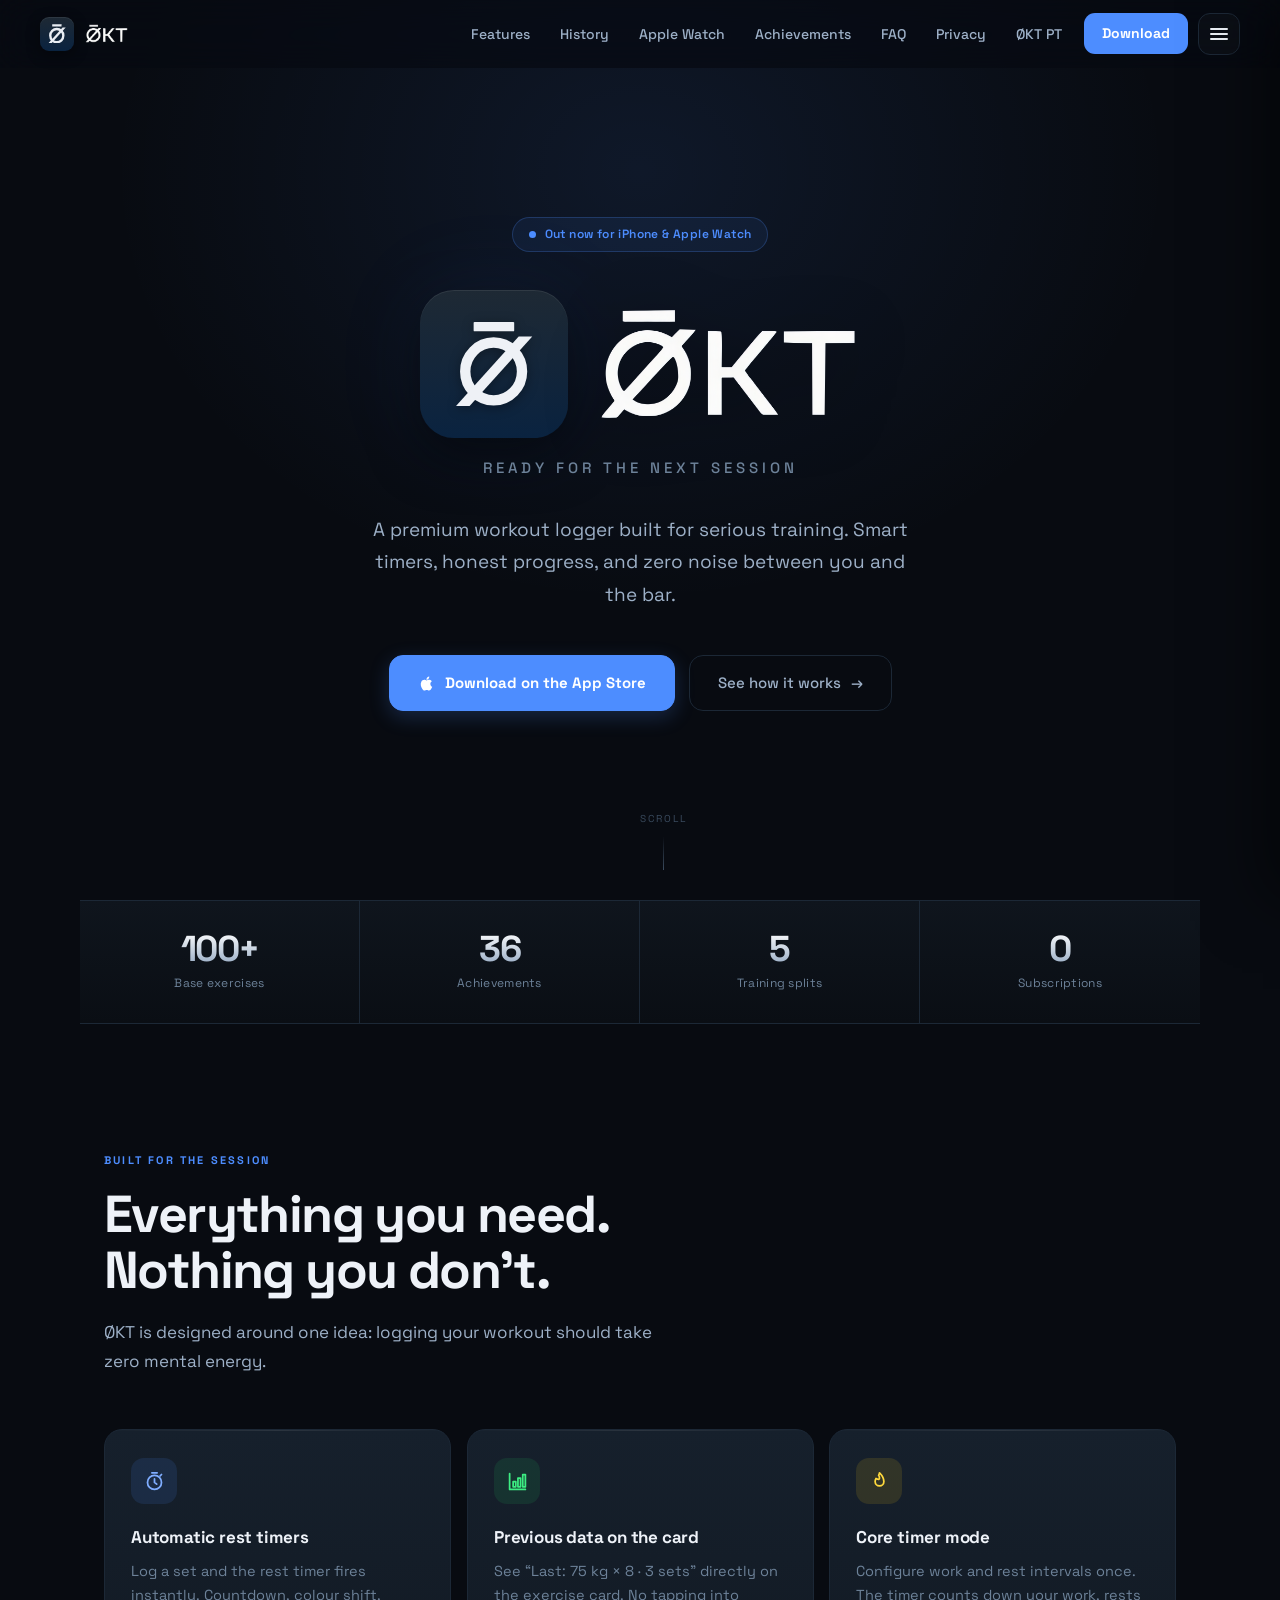
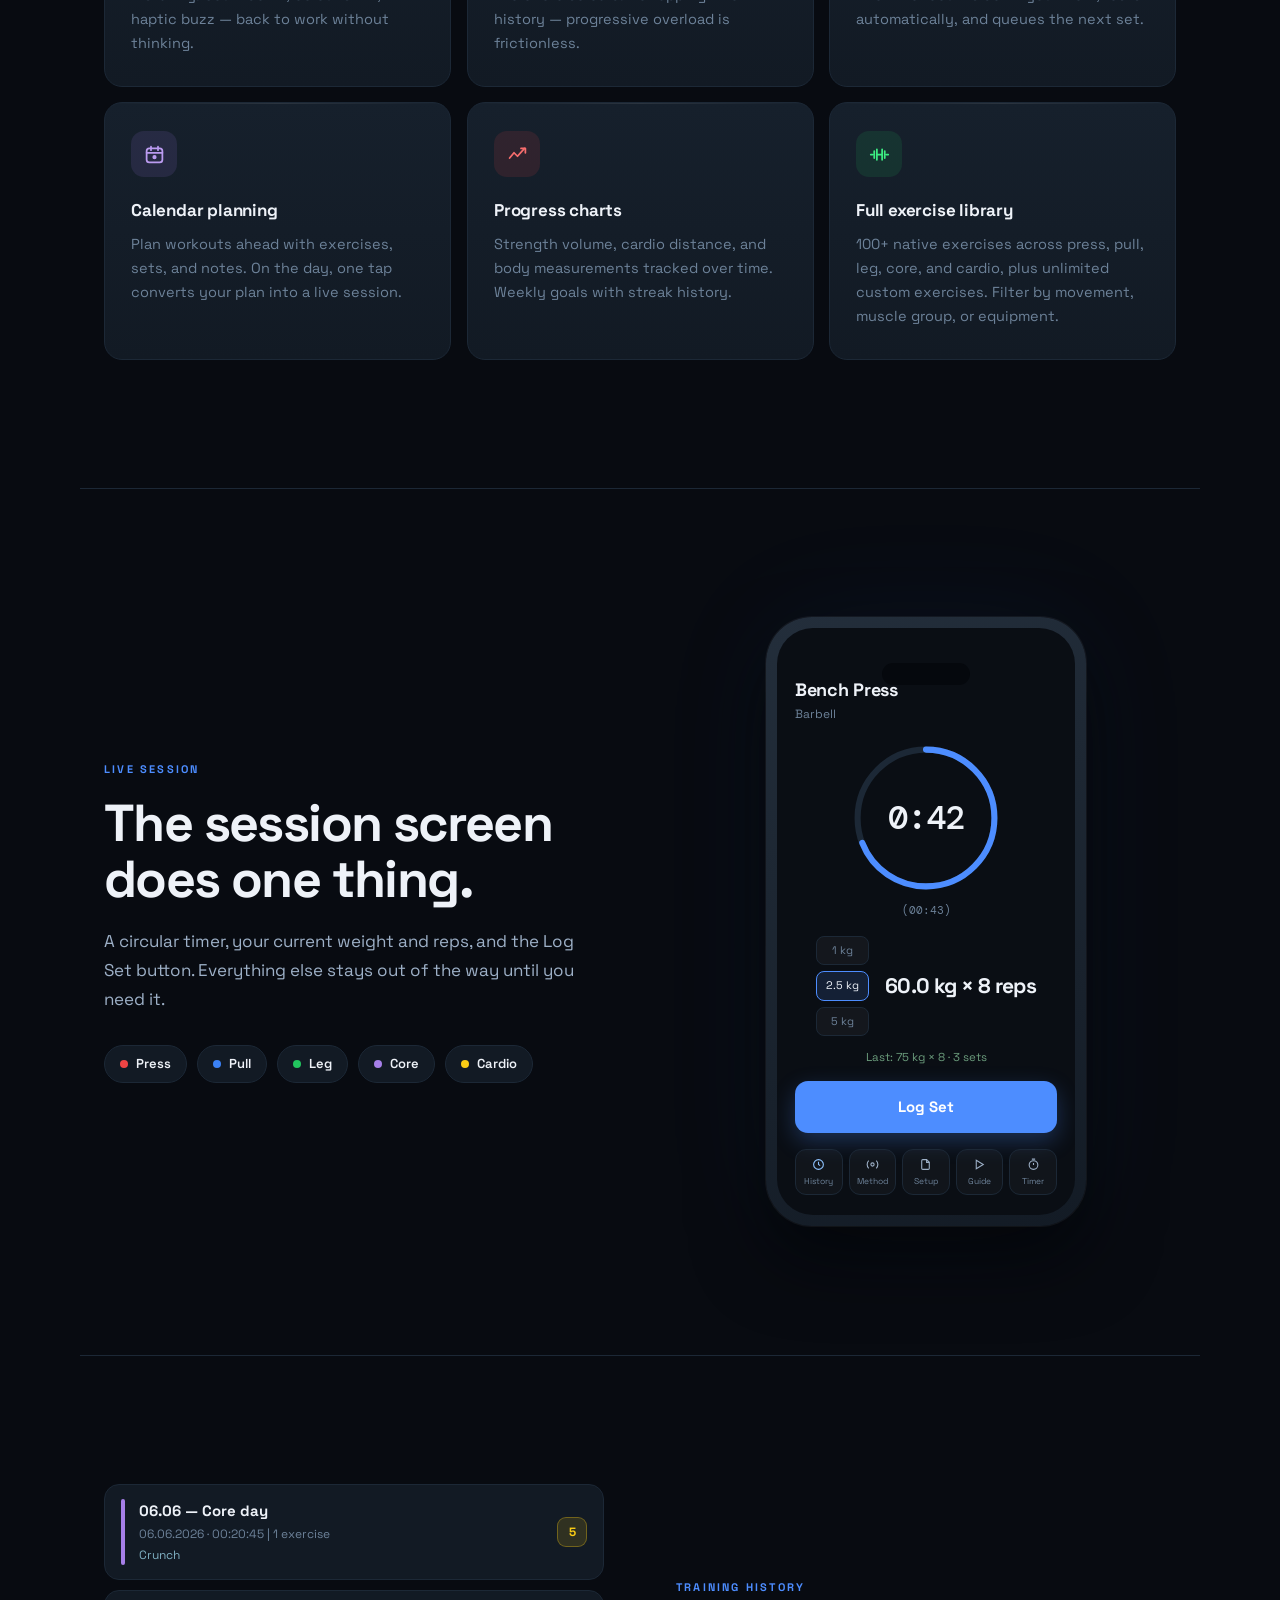
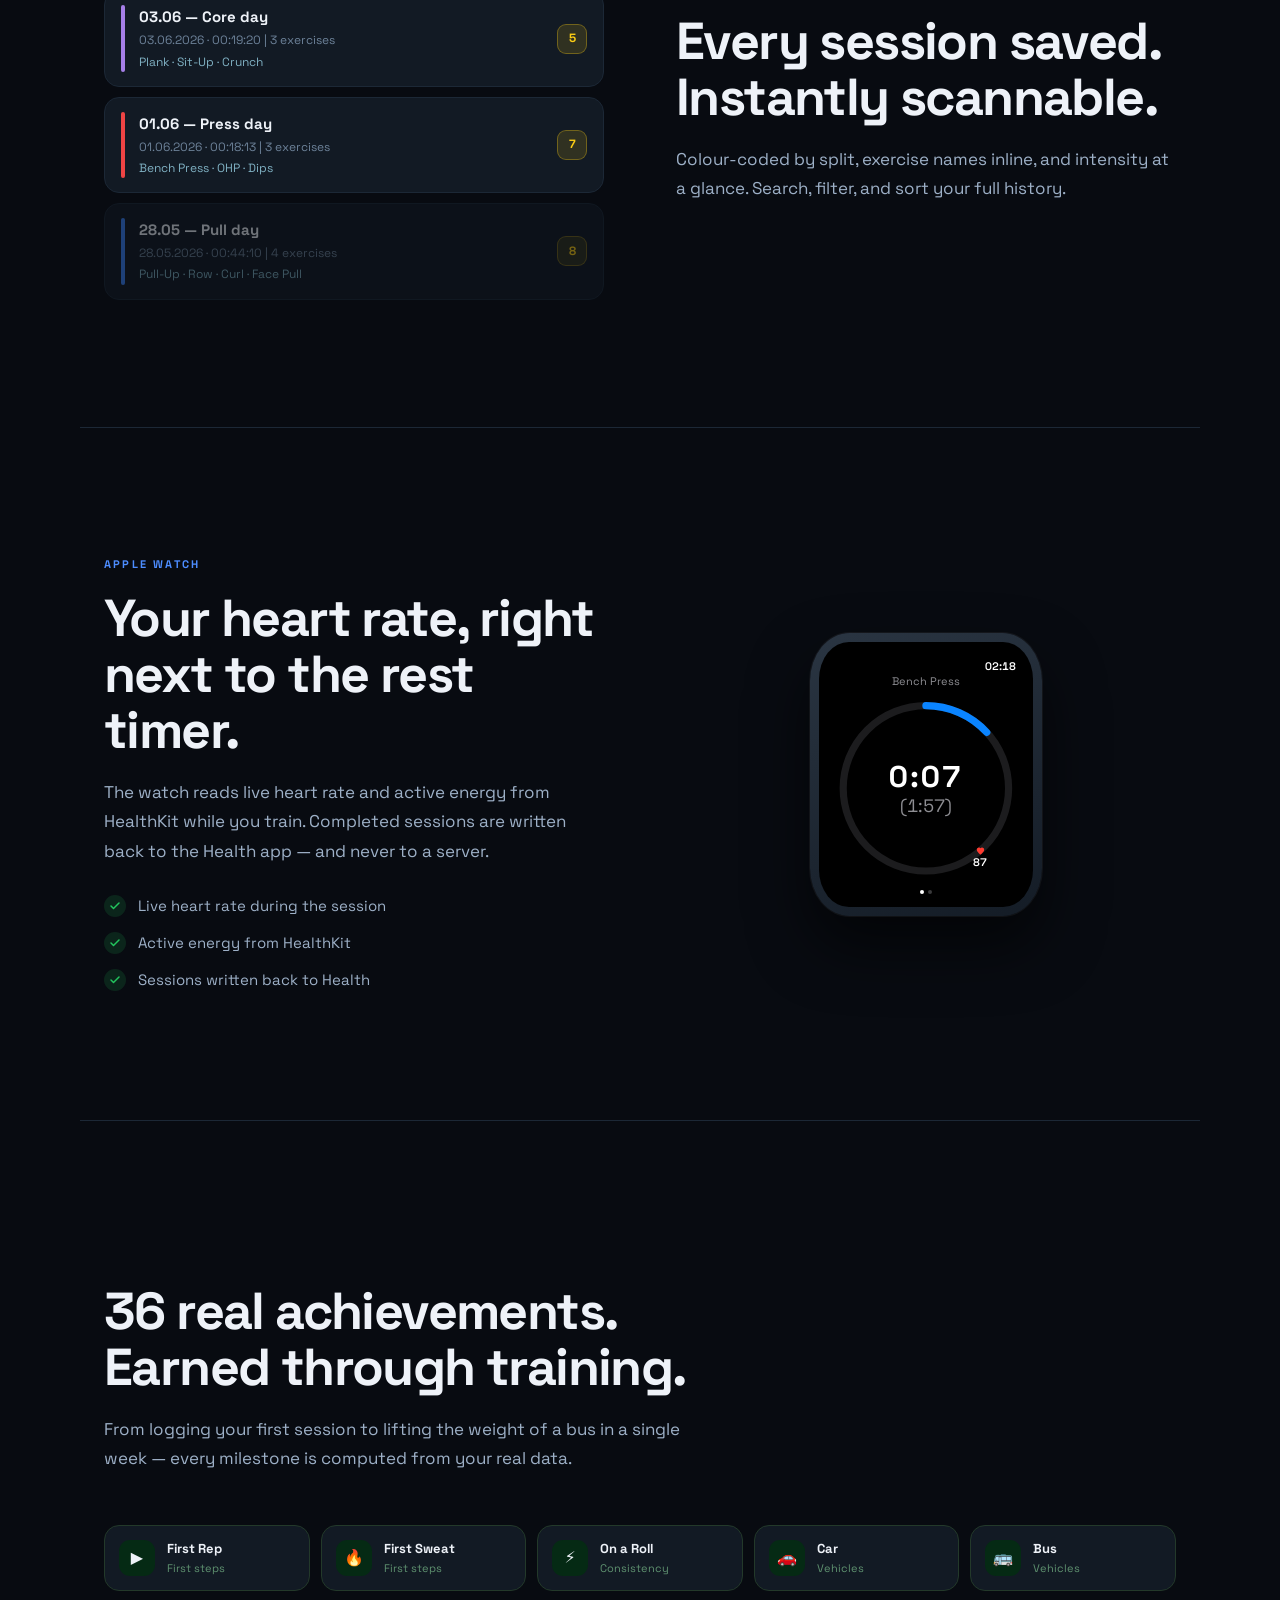
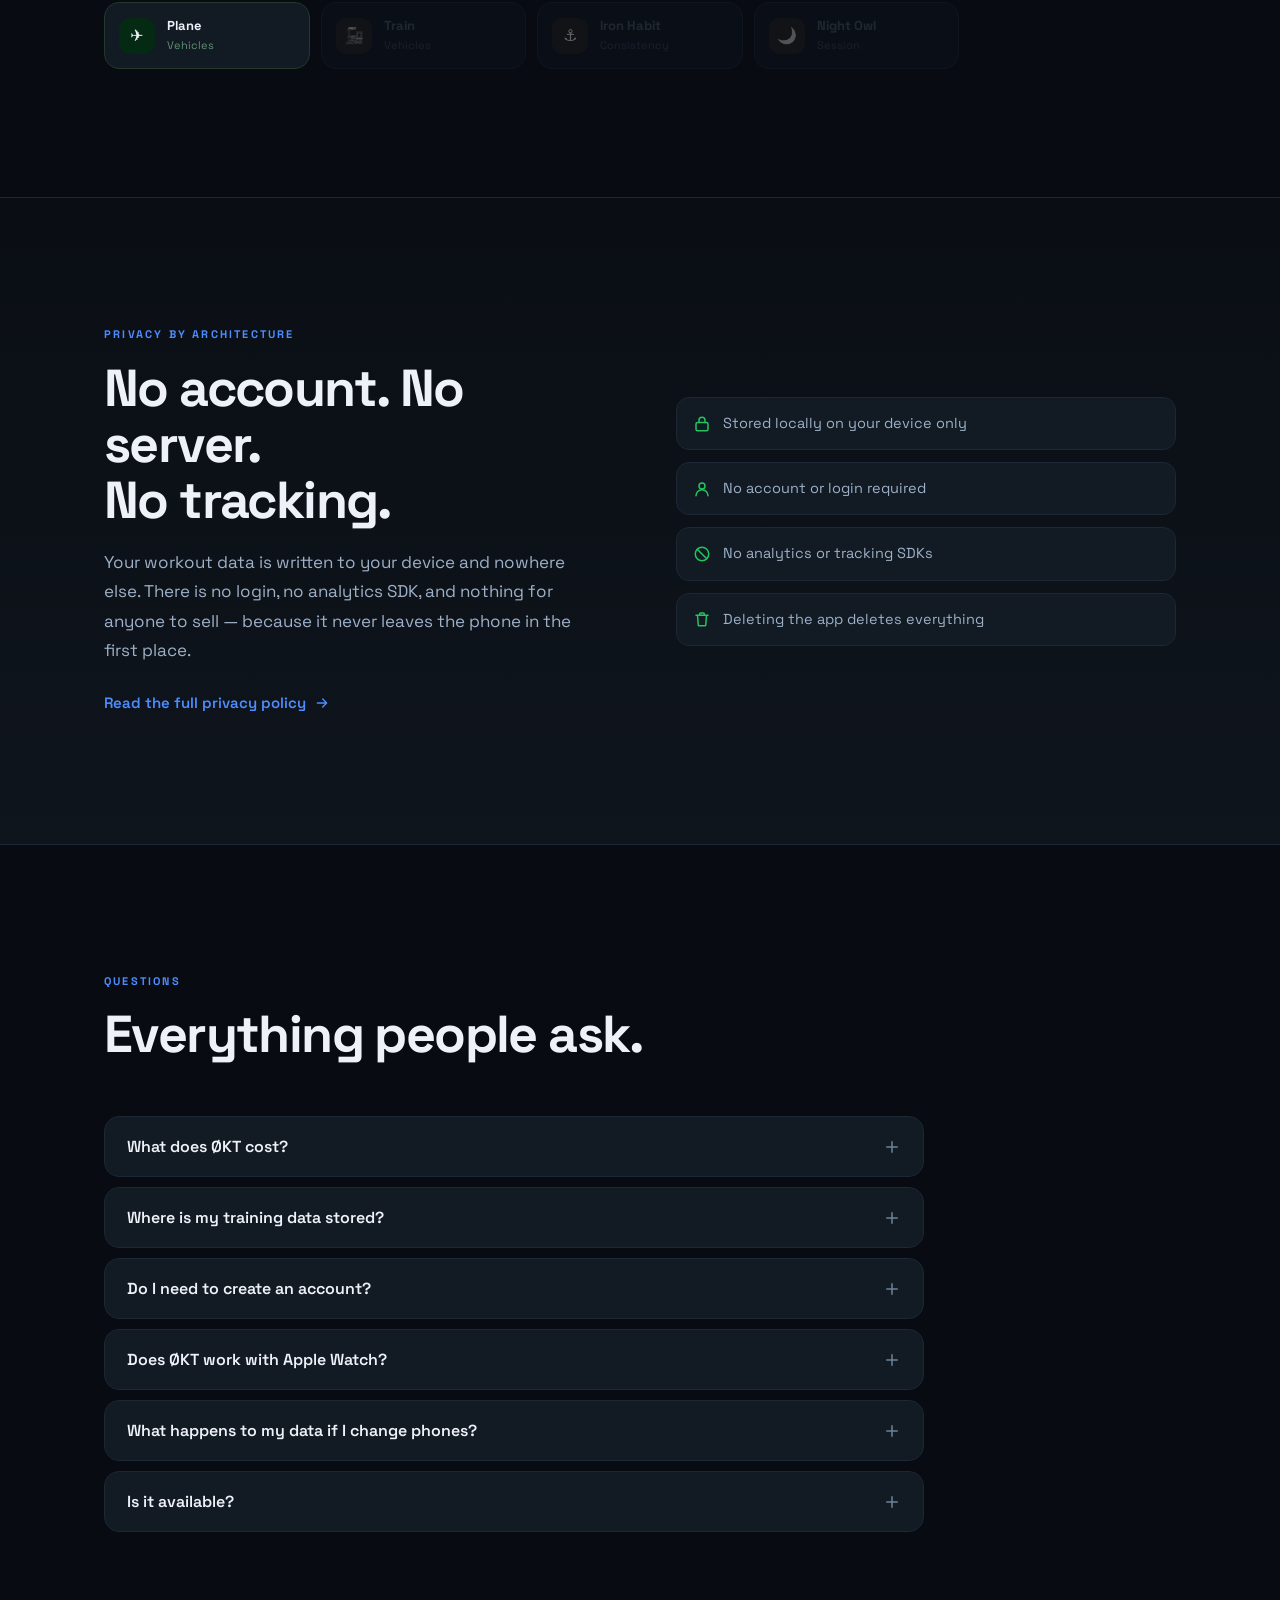
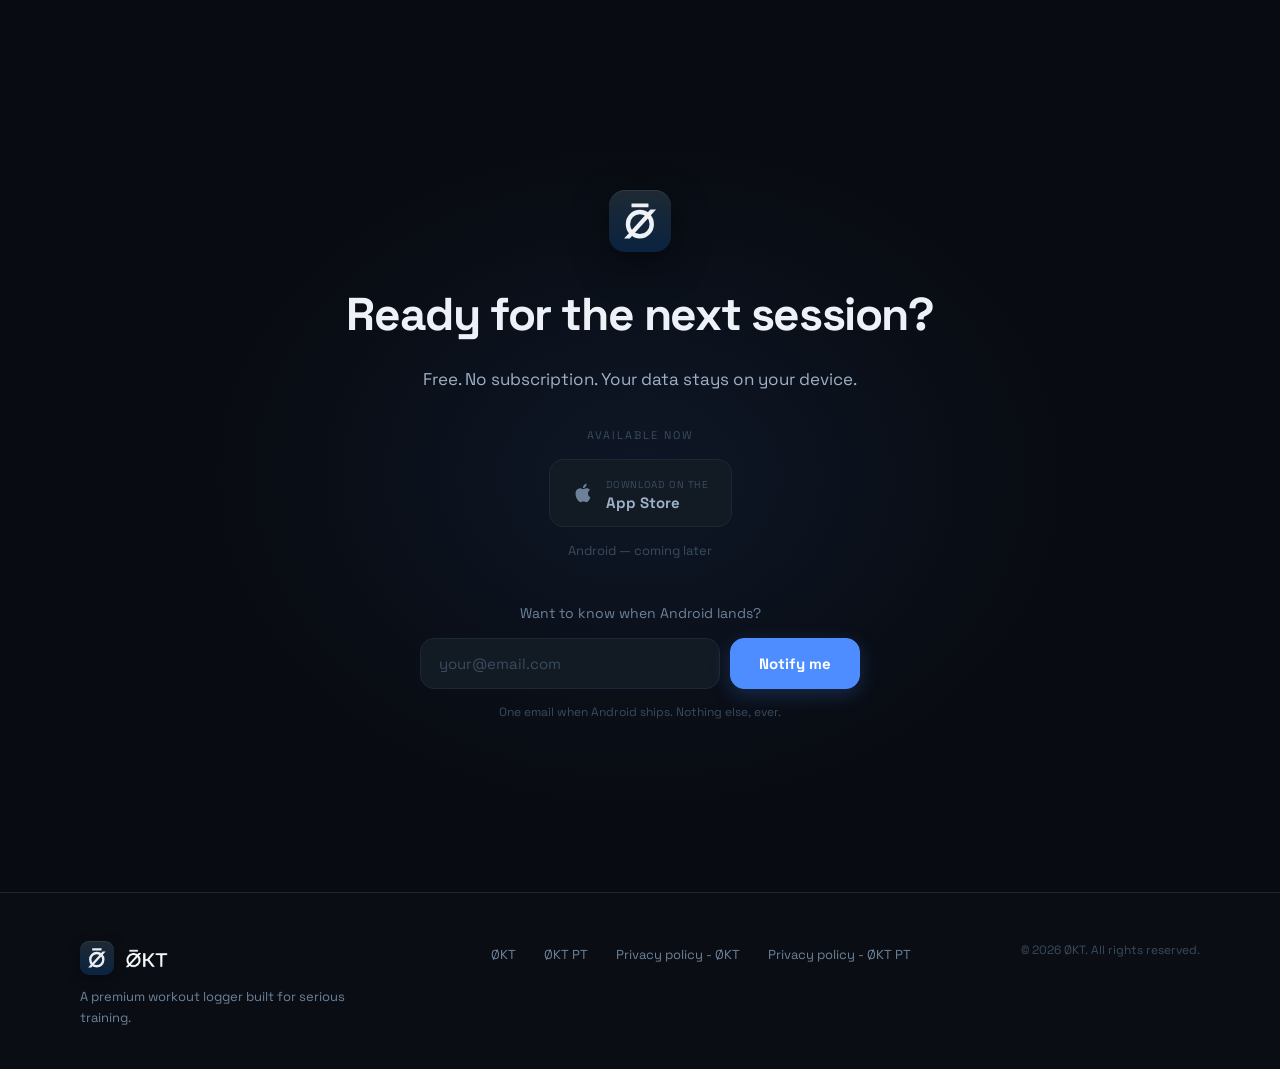
==== commit 041c4185: "Unify footer links and add app switcher Co-Authored-By: Claude Sonnet 5.5 <noreply@anthropic.com>" ====
--- a/okt/index.html
+++ b/okt/index.html
@@ -702,6 +702,7 @@
         <li><a href="#achievements" data-i18n="nav.achievements">Achievements</a></li>
         <li><a href="#faq"          data-i18n="nav.faq">FAQ</a></li>
         <li><a href="/privacy.html"  data-i18n="nav.privacy">Privacy</a></li>
+        <li><a href="/pt/"           data-i18n="nav.apppt">ØKT PT</a></li>
       </ul>
       <a href="#download" class="nav-cta" data-i18n="nav.download">Download</a>
       <button class="hamburger" type="button" aria-expanded="false" aria-controls="okt-drawer"
@@ -1057,11 +1058,10 @@
         <p class="footer-tag" data-i18n="footer.tag">A premium workout logger built for serious training.</p>
       </div>
       <ul class="footer-links">
-        <li><a href="#features"     data-i18n="nav.features">Features</a></li>
-        <li><a href="#watch"        data-i18n="nav.watch">Apple Watch</a></li>
-        <li><a href="#achievements" data-i18n="nav.achievements">Achievements</a></li>
-        <li><a href="#faq"          data-i18n="nav.faq">FAQ</a></li>
-        <li><a href="/privacy.html"  data-i18n="nav.privacy">Privacy</a></li>
+        <li><a href="/okt/"           data-i18n="nav.appokt">ØKT</a></li>
+        <li><a href="/pt/"            data-i18n="nav.apppt">ØKT PT</a></li>
+        <li><a href="/privacy.html"   data-i18n="nav.pvokt">Privacy policy - ØKT</a></li>
+        <li><a href="/pt/privacy"     data-i18n="nav.pvpt">Privacy policy - ØKT PT</a></li>
       </ul>
       <div class="footer-copy" data-i18n="footer.copy">© 2026 ØKT. All rights reserved.</div>
     </div>
